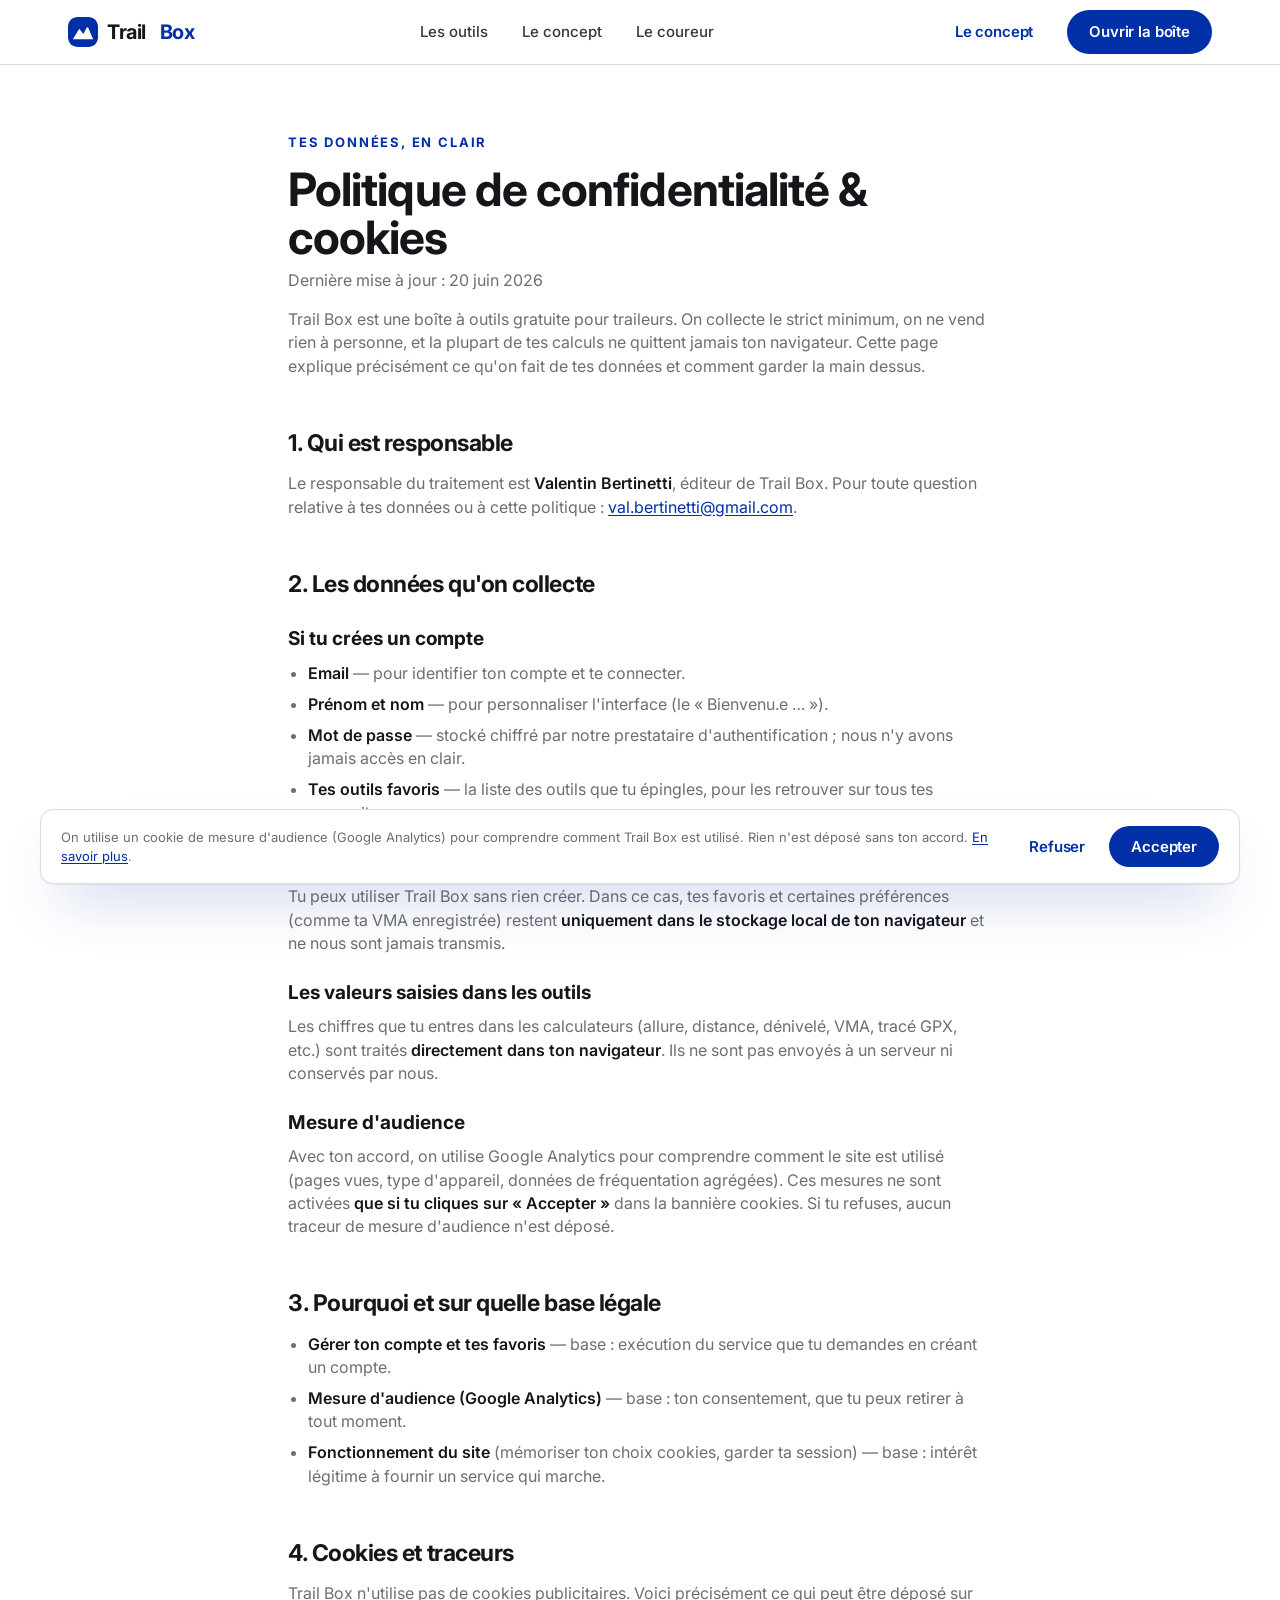
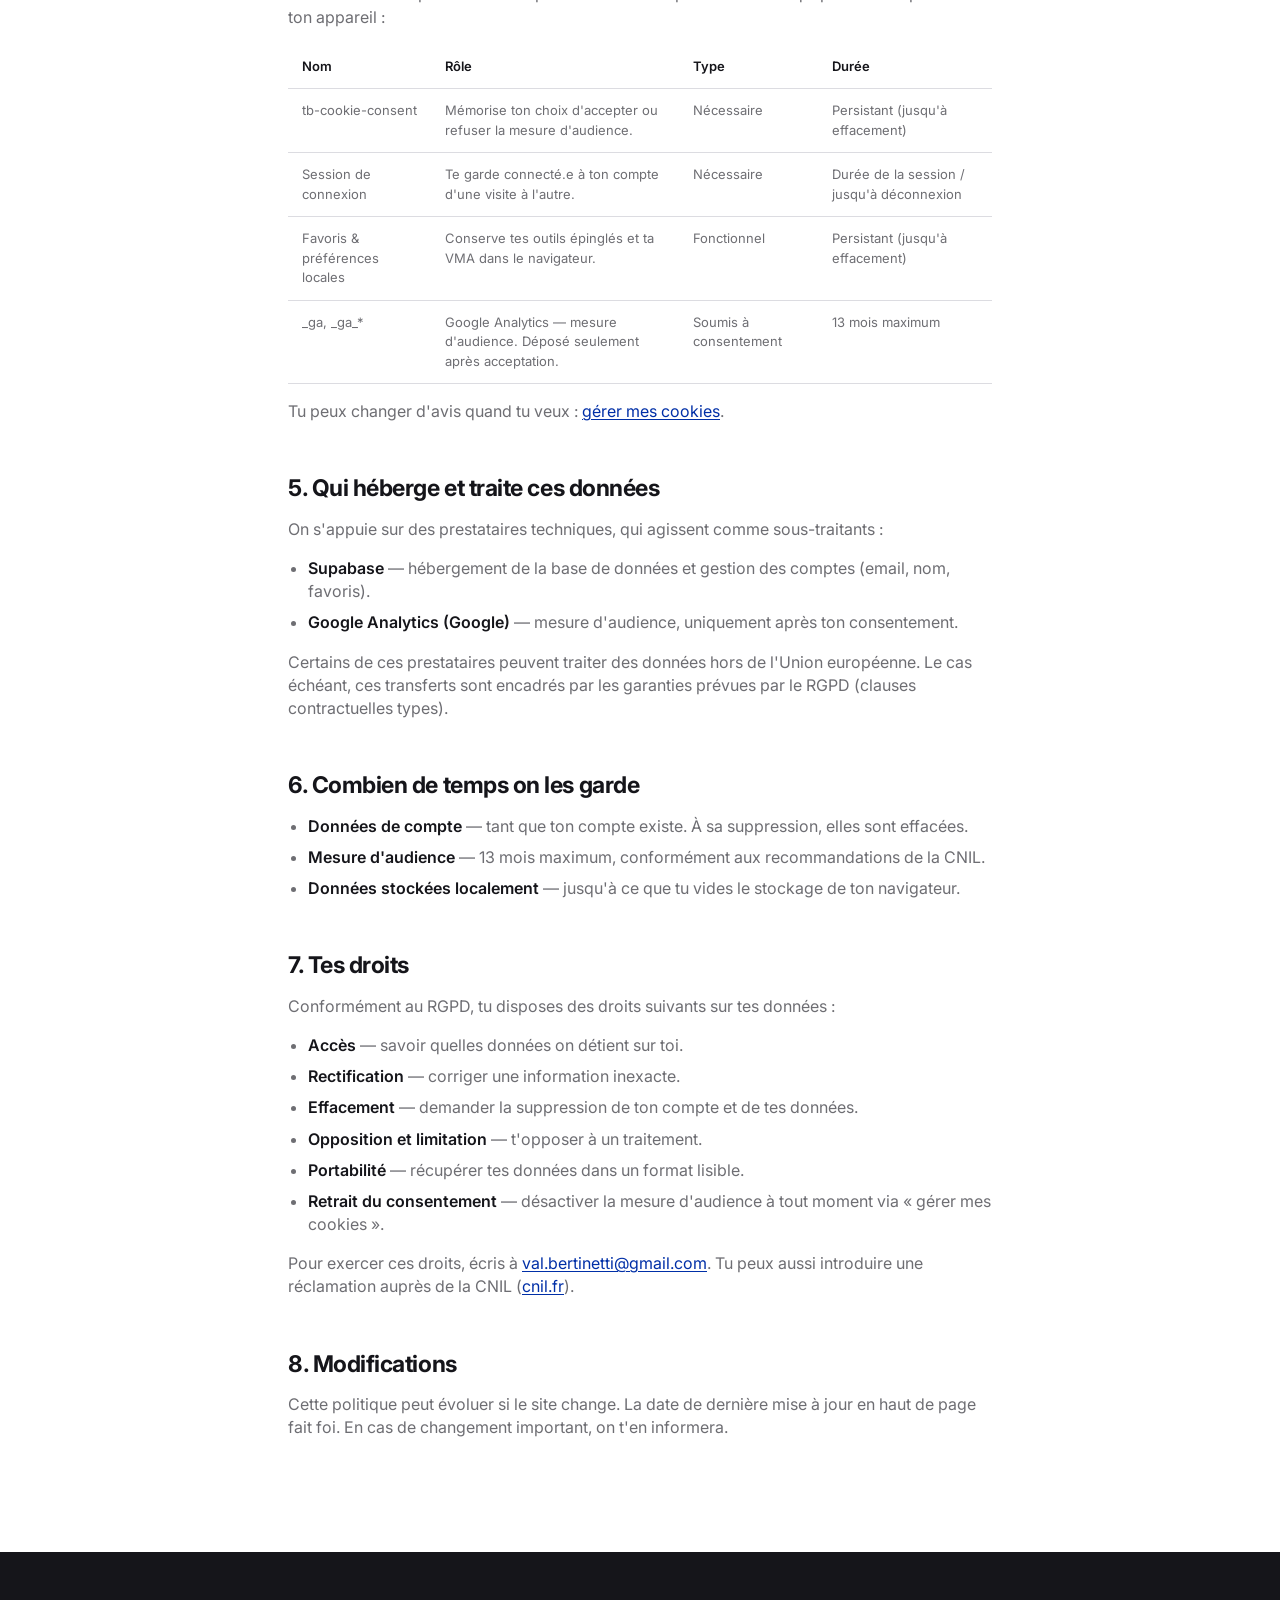
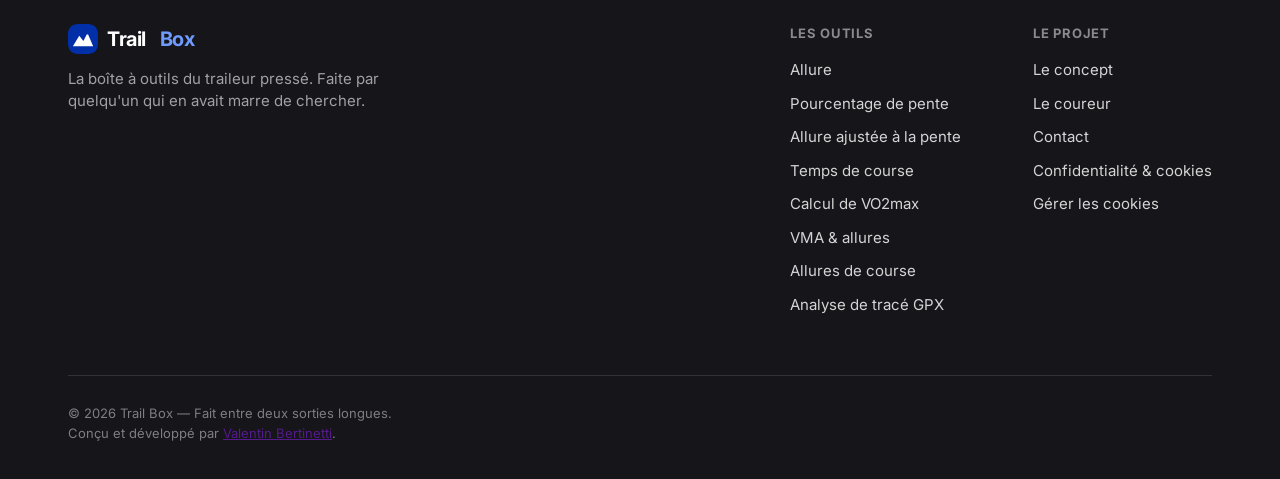
==== confidentialite.html @ bba454d3 "Add privacy page and cookie consent Introduce a French privacy & cookies page (confidentialite.html)" ====
<!DOCTYPE html>
<html lang="fr">
<head>
<meta charset="UTF-8">
<meta name="viewport" content="width=device-width, initial-scale=1.0">
<title>Politique de confidentialité & cookies — Trail Box</title>
<meta name="description" content="Quelles données Trail Box collecte, pourquoi, combien de temps, et comment exercer tes droits. Politique de confidentialité et de gestion des cookies.">
<meta name="robots" content="noindex">

<link rel="preconnect" href="https://fonts.googleapis.com">
<link rel="preconnect" href="https://fonts.gstatic.com" crossorigin>
<link href="https://fonts.googleapis.com/css2?family=Inter:wght@400;500;600;700;800;900&display=swap" rel="stylesheet">

<!-- Design system (tokens) PUIS styles (composants). L'ordre compte. -->
<link rel="stylesheet" href="design_system.css">
<link rel="stylesheet" href="styles.css">
</head>
<body>

<!-- NAV -->
<header class="nav">
  <div class="wrap nav-inner">
    <a class="brand" href="index.html">
      <svg width="30" height="30" viewBox="0 0 40 40" aria-hidden="true">
        <rect width="40" height="40" rx="11" fill="#002FA7"/>
        <path d="M6.5 29.5 L15 15.5 L20.5 22.5 L26 12 L33.5 29.5 Z" fill="#fff"/>
        <circle cx="26" cy="12" r="2.1" fill="#002FA7"/>
      </svg>
      Trail&nbsp;<span class="b">Box</span>
    </a>
    <nav class="nav-links">
      <a href="index.html#outils">Les outils</a>
      <a href="index.html#concept">Le concept</a>
      <a href="index.html#concept">Le coureur</a>
    </nav>
    <div class="nav-cta">
      <a class="btn btn--ghost" href="index.html#concept">Le concept</a>
      <a class="btn btn--primary" href="index.html#outils">Ouvrir la boîte</a>
    </div>
  </div>
</header>

<!-- CONTENU LÉGAL -->
<main class="legal">
  <div class="wrap legal-inner">
    <span class="eyebrow">Tes données, en clair</span>
    <h1>Politique de confidentialité &amp; cookies</h1>
    <p class="legal-updated">Dernière mise à jour : 20 juin 2026</p>

    <p>
      Trail Box est une boîte à outils gratuite pour traileurs. On collecte le strict
      minimum, on ne vend rien à personne, et la plupart de tes calculs ne quittent
      jamais ton navigateur. Cette page explique précisément ce qu'on fait de tes
      données et comment garder la main dessus.
    </p>

    <h2>1. Qui est responsable</h2>
    <p>
      Le responsable du traitement est <strong>Valentin Bertinetti</strong>, éditeur de
      Trail Box. Pour toute question relative à tes données ou à cette politique :
      <a href="mailto:val.bertinetti@gmail.com">val.bertinetti@gmail.com</a>.
    </p>

    <h2>2. Les données qu'on collecte</h2>

    <h3>Si tu crées un compte</h3>
    <ul>
      <li><strong>Email</strong> — pour identifier ton compte et te connecter.</li>
      <li><strong>Prénom et nom</strong> — pour personnaliser l'interface (le « Bienvenu.e&nbsp;… »).</li>
      <li><strong>Mot de passe</strong> — stocké chiffré par notre prestataire d'authentification ; nous n'y avons jamais accès en clair.</li>
      <li><strong>Tes outils favoris</strong> — la liste des outils que tu épingles, pour les retrouver sur tous tes appareils.</li>
    </ul>

    <h3>Sans compte</h3>
    <p>
      Tu peux utiliser Trail Box sans rien créer. Dans ce cas, tes favoris et certaines
      préférences (comme ta VMA enregistrée) restent <strong>uniquement dans le stockage
      local de ton navigateur</strong> et ne nous sont jamais transmis.
    </p>

    <h3>Les valeurs saisies dans les outils</h3>
    <p>
      Les chiffres que tu entres dans les calculateurs (allure, distance, dénivelé, VMA,
      tracé GPX, etc.) sont traités <strong>directement dans ton navigateur</strong>. Ils
      ne sont pas envoyés à un serveur ni conservés par nous.
    </p>

    <h3>Mesure d'audience</h3>
    <p>
      Avec ton accord, on utilise Google Analytics pour comprendre comment le site est
      utilisé (pages vues, type d'appareil, données de fréquentation agrégées). Ces
      mesures ne sont activées <strong>que si tu cliques sur « Accepter »</strong> dans la
      bannière cookies. Si tu refuses, aucun traceur de mesure d'audience n'est déposé.
    </p>

    <h2>3. Pourquoi et sur quelle base légale</h2>
    <ul>
      <li><strong>Gérer ton compte et tes favoris</strong> — base : exécution du service que tu demandes en créant un compte.</li>
      <li><strong>Mesure d'audience (Google Analytics)</strong> — base : ton consentement, que tu peux retirer à tout moment.</li>
      <li><strong>Fonctionnement du site</strong> (mémoriser ton choix cookies, garder ta session) — base : intérêt légitime à fournir un service qui marche.</li>
    </ul>

    <h2>4. Cookies et traceurs</h2>
    <p>
      Trail Box n'utilise pas de cookies publicitaires. Voici précisément ce qui peut être
      déposé sur ton appareil :
    </p>

    <div class="legal-table-wrap">
      <table class="legal-table">
        <caption class="sr-only">Liste des cookies et traceurs utilisés par Trail Box</caption>
        <thead>
          <tr>
            <th scope="col">Nom</th>
            <th scope="col">Rôle</th>
            <th scope="col">Type</th>
            <th scope="col">Durée</th>
          </tr>
        </thead>
        <tbody>
          <tr>
            <td>tb-cookie-consent</td>
            <td>Mémorise ton choix d'accepter ou refuser la mesure d'audience.</td>
            <td>Nécessaire</td>
            <td>Persistant (jusqu'à effacement)</td>
          </tr>
          <tr>
            <td>Session de connexion</td>
            <td>Te garde connecté.e à ton compte d'une visite à l'autre.</td>
            <td>Nécessaire</td>
            <td>Durée de la session / jusqu'à déconnexion</td>
          </tr>
          <tr>
            <td>Favoris &amp; préférences locales</td>
            <td>Conserve tes outils épinglés et ta VMA dans le navigateur.</td>
            <td>Fonctionnel</td>
            <td>Persistant (jusqu'à effacement)</td>
          </tr>
          <tr>
            <td>_ga, _ga_*</td>
            <td>Google Analytics — mesure d'audience. Déposé seulement après acceptation.</td>
            <td>Soumis à consentement</td>
            <td>13 mois maximum</td>
          </tr>
        </tbody>
      </table>
    </div>

    <p>
      Tu peux changer d'avis quand tu veux :
      <a href="#" data-cookie-action="manage">gérer mes cookies</a>.
    </p>

    <h2>5. Qui héberge et traite ces données</h2>
    <p>
      On s'appuie sur des prestataires techniques, qui agissent comme sous-traitants :
    </p>
    <ul>
      <li><strong>Supabase</strong> — hébergement de la base de données et gestion des comptes (email, nom, favoris).</li>
      <li><strong>Google Analytics (Google)</strong> — mesure d'audience, uniquement après ton consentement.</li>
    </ul>
    <p>
      Certains de ces prestataires peuvent traiter des données hors de l'Union européenne.
      Le cas échéant, ces transferts sont encadrés par les garanties prévues par le RGPD
      (clauses contractuelles types).
    </p>

    <h2>6. Combien de temps on les garde</h2>
    <ul>
      <li><strong>Données de compte</strong> — tant que ton compte existe. À sa suppression, elles sont effacées.</li>
      <li><strong>Mesure d'audience</strong> — 13 mois maximum, conformément aux recommandations de la CNIL.</li>
      <li><strong>Données stockées localement</strong> — jusqu'à ce que tu vides le stockage de ton navigateur.</li>
    </ul>

    <h2>7. Tes droits</h2>
    <p>Conformément au RGPD, tu disposes des droits suivants sur tes données :</p>
    <ul>
      <li><strong>Accès</strong> — savoir quelles données on détient sur toi.</li>
      <li><strong>Rectification</strong> — corriger une information inexacte.</li>
      <li><strong>Effacement</strong> — demander la suppression de ton compte et de tes données.</li>
      <li><strong>Opposition et limitation</strong> — t'opposer à un traitement.</li>
      <li><strong>Portabilité</strong> — récupérer tes données dans un format lisible.</li>
      <li><strong>Retrait du consentement</strong> — désactiver la mesure d'audience à tout moment via « gérer mes cookies ».</li>
    </ul>
    <p>
      Pour exercer ces droits, écris à
      <a href="mailto:val.bertinetti@gmail.com">val.bertinetti@gmail.com</a>. Tu peux aussi
      introduire une réclamation auprès de la CNIL
      (<a href="https://www.cnil.fr" target="_blank" rel="noopener">cnil.fr</a>).
    </p>

    <h2>8. Modifications</h2>
    <p>
      Cette politique peut évoluer si le site change. La date de dernière mise à jour en
      haut de page fait foi. En cas de changement important, on t'en informera.
    </p>
  </div>
</main>

<!-- FOOTER -->
<footer class="footer">
  <div class="wrap">
    <div class="footer-top">
      <div class="footer-brand">
        <a class="brand" href="index.html">
          <svg width="30" height="30" viewBox="0 0 40 40" aria-hidden="true">
            <rect width="40" height="40" rx="11" fill="#002FA7"/>
            <path d="M6.5 29.5 L15 15.5 L20.5 22.5 L26 12 L33.5 29.5 Z" fill="#fff"/>
            <circle cx="26" cy="12" r="2.1" fill="#002FA7"/>
          </svg>
          Trail&nbsp;<span class="b">Box</span>
        </a>
        <p>La boîte à outils du traileur pressé. Faite par quelqu'un qui en avait marre de chercher.</p>
      </div>
      <div class="footer-cols">
        <div class="footer-col">
          <h5>Les outils</h5>
          <a href="index.html#outils">Allure</a>
          <a href="index.html#outils">Pourcentage de pente</a>
          <a href="index.html#outils">Allure ajustée à la pente</a>
          <a href="index.html#outils">Temps de course</a>
          <a href="index.html#outils">Calcul de VO2max</a>
          <a href="index.html#outils">VMA &amp; allures</a>
          <a href="index.html#outils">Allures de course</a>
          <a href="index.html#outils">Analyse de tracé GPX</a>
        </div>
        <div class="footer-col">
          <h5>Le projet</h5>
          <a href="index.html#concept">Le concept</a>
          <a href="index.html#concept">Le coureur</a>
          <a href="mailto:val.bertinetti@gmail.com">Contact</a>
          <a href="confidentialite.html">Confidentialité &amp; cookies</a>
          <a href="#" data-cookie-action="manage">Gérer les cookies</a>
        </div>
      </div>
    </div>
    <div class="footer-bot">© 2026 Trail Box — Fait entre deux sorties longues.<br>Conçu et développé par <a href="" target="_blank" rel="noopener">Valentin Bertinetti</a>.</div>
  </div>
</footer>

<!-- BANNIÈRE COOKIES (RGPD / CNIL) -->
<div id="cookie-banner" class="cookie-banner" role="region" aria-label="Gestion des cookies" hidden>
  <div class="cookie-banner__inner">
    <p class="cookie-banner__text">
      On utilise un cookie de mesure d'audience (Google&nbsp;Analytics) pour comprendre
      comment Trail Box est utilisé. Rien n'est déposé sans ton accord.
      <a href="confidentialite.html">En savoir plus</a>.
    </p>
    <div class="cookie-banner__actions">
      <button type="button" class="btn btn--ghost cookie-banner__btn" data-cookie-action="decline">Refuser</button>
      <button type="button" class="btn btn--primary cookie-banner__btn" data-cookie-action="accept">Accepter</button>
    </div>
  </div>
</div>

<script src="cookies.js" defer></script>
</body>
</html>
---- design_system.css ----
/* ============================================================================
   TRAIL BOX — DESIGN SYSTEM
   ----------------------------------------------------------------------------
   Architecture de tokens inspirée de Material Design 3.
   Deux couches :
     1. REFERENCE tokens (--ds-ref-*)  → valeurs primitives brutes (la palette,
        les polices, les pas de l'échelle). On n'y touche presque jamais.
     2. SYSTEM tokens   (--ds-sys-*)   → rôles sémantiques (primary, surface,
        on-surface, elevation-1…). C'est CE QUE consomme la feuille de style.
   Règle d'or : aucun composant ne lit un --ds-ref-* directement.
   ========================================================================== */

:root {

  /* ==========================================================================
     1. REFERENCE — Palette
     ====================================================================== */
  --ds-ref-klein:           #002FA7;  /* Bleu Klein — couleur de marque       */
  --ds-ref-klein-deep:      #00248A;  /* Klein assombri (états hover)         */
  --ds-ref-klein-container: #E9EEFC;  /* Voile clair de Klein (fonds doux)    */
  --ds-ref-klein-light:     #6F9BFF;  /* Klein éclairci (sur fond sombre)     */
  --ds-ref-licorice:        #15151A;  /* Noir réglisse — couleur secondaire   */
  --ds-ref-tomato:          #C2362F;  /* Rouge — états d'erreur               */
  --ds-ref-tangerine:       #E8730C;  /* Orange — courbe d'allure (contraste) */
  --ds-ref-gray-600:        #6E6E73;  /* Gris texte secondaire                */
  --ds-ref-gray-300:        #DCDCE1;  /* Gris bordure                         */
  --ds-ref-gray-100:        #F5F5F7;  /* Gris fond                            */
  --ds-ref-white:           #FFFFFF;

  /* Transparences sur fond blanc / sombre */
  --ds-ref-white-72:        rgba(255, 255, 255, .72);
  --ds-ref-white-82:        rgba(255, 255, 255, .82);
  --ds-ref-white-60:        rgba(255, 255, 255, .60);
  --ds-ref-white-50:        rgba(255, 255, 255, .50);
  --ds-ref-white-45:        rgba(255, 255, 255, .45);
  --ds-ref-white-12:        rgba(255, 255, 255, .12);
  --ds-ref-licorice-05:     rgba(21, 21, 26, .05);
  --ds-ref-licorice-06:     rgba(21, 21, 26, .06);
  --ds-ref-licorice-12:     rgba(21, 21, 26, .12);
  --ds-ref-klein-28:        rgba(0, 47, 167, .28);
  --ds-ref-black-10:        rgba(0, 0, 0, .10);
  --ds-ref-black-50:        rgba(0, 0, 0, .50);

  /* ==========================================================================
     1. REFERENCE — Typographie
     ====================================================================== */
  --ds-ref-font-sans: -apple-system, BlinkMacSystemFont, "SF Pro Display",
                      "SF Pro Text", "Inter", system-ui, sans-serif;
  --ds-ref-font-mono: ui-monospace, "SF Mono", Menlo, monospace;

  /* Graisses */
  --ds-ref-weight-regular:   400;
  --ds-ref-weight-medium:    500;
  --ds-ref-weight-semibold:  600;
  --ds-ref-weight-bold:      700;
  --ds-ref-weight-extrabold: 800;
  --ds-ref-weight-black:     900;


  /* ==========================================================================
     2. SYSTEM — Couleur (rôles sémantiques)
     ====================================================================== */
  /* Marque / action */
  --ds-sys-color-primary:            var(--ds-ref-klein);
  --ds-sys-color-primary-hover:      var(--ds-ref-klein-deep);
  --ds-sys-color-primary-container:  var(--ds-ref-klein-container);
  --ds-sys-color-on-primary:         var(--ds-ref-white);

  /* États (feedback) */
  --ds-sys-color-error:              var(--ds-ref-tomato);
  --ds-sys-color-on-error:           var(--ds-ref-white);
  --ds-sys-color-pace-line:          var(--ds-ref-tangerine);

  /* Surfaces claires */
  --ds-sys-color-surface:            var(--ds-ref-white);
  --ds-sys-color-surface-variant:    var(--ds-ref-gray-100);
  --ds-sys-color-surface-translucent: var(--ds-ref-white-72); /* nav vitrée    */
  --ds-sys-color-on-surface:         var(--ds-ref-licorice);
  --ds-sys-color-on-surface-variant: var(--ds-ref-gray-600);
  --ds-sys-color-outline:            var(--ds-ref-gray-300);

  /* Surface inversée (footer sombre) */
  --ds-sys-color-inverse-surface:            var(--ds-ref-licorice);
  --ds-sys-color-primary-inverse:            var(--ds-ref-klein-light);
  --ds-sys-color-on-inverse-surface:         var(--ds-ref-white);
  --ds-sys-color-on-inverse-surface-link:    var(--ds-ref-white-82);
  --ds-sys-color-on-inverse-surface-variant: var(--ds-ref-white-60);
  --ds-sys-color-on-inverse-surface-dim:     var(--ds-ref-white-50);
  --ds-sys-color-on-inverse-surface-muted:   var(--ds-ref-white-45);
  --ds-sys-color-inverse-outline:            var(--ds-ref-white-12);
  --ds-sys-color-inverse-surface-container:  var(--ds-ref-white-12); /* pastille sur surface sombre */
  --ds-sys-color-on-inverse-surface-secondary: var(--ds-ref-white-82); /* texte secondaire sur surface sombre */

  /* Placeholders / chargement */
  --ds-sys-color-surface-shimmer:    var(--ds-ref-licorice-05); /* reflet skeleton / aire fantôme */
  --ds-sys-color-overlay:            var(--ds-ref-black-50);    /* fond de modal                  */


  /* ==========================================================================
     2. SYSTEM — Graisses typographiques (rôles)
     Seule couche que les composants ont le droit de lire pour le font-weight.
     ====================================================================== */
  --ds-sys-type-weight-regular:   var(--ds-ref-weight-regular);
  --ds-sys-type-weight-medium:    var(--ds-ref-weight-medium);
  --ds-sys-type-weight-semibold:  var(--ds-ref-weight-semibold);
  --ds-sys-type-weight-bold:      var(--ds-ref-weight-bold);
  --ds-sys-type-weight-extrabold: var(--ds-ref-weight-extrabold);
  --ds-sys-type-weight-black:     var(--ds-ref-weight-black);


  /* ==========================================================================
     2. SYSTEM — Échelle typographique (type scale)
     Inspirée des rôles Material : display / headline / title / body / label.
     ====================================================================== */
  --ds-sys-font-family-brand: var(--ds-ref-font-sans);
  --ds-sys-font-family-plain: var(--ds-ref-font-sans);
  --ds-sys-font-family-code:  var(--ds-ref-font-mono);

  /* Tailles (fluides quand le rôle l'exige) */
  --ds-sys-type-size-display-lg:  clamp(40px, 6.4vw, 78px); /* H1 héros        */
  --ds-sys-type-size-headline-lg: clamp(30px, 4vw,   46px); /* H2 sections     */
  --ds-sys-type-size-headline-md: clamp(28px, 3.4vw, 40px); /* H2 concept      */
  --ds-sys-type-size-result:      34px;                     /* valeur résultat */
  --ds-sys-type-size-title-lg:    23px;                     /* titre carte     */
  --ds-sys-type-size-lead:        clamp(18px, 2.1vw, 22px); /* chapô héros     */
  --ds-sys-type-size-title-md:    20px;                     /* sous-titres     */
  --ds-sys-type-size-body-lg:     19px;
  --ds-sys-type-size-button-lg:   17px;
  --ds-sys-type-size-body-md:     16px;
  --ds-sys-type-size-label-lg:    15px;
  --ds-sys-type-size-card-joke:   14.5px;
  --ds-sys-type-size-result-sub:  14px;
  --ds-sys-type-size-label-md:    13.5px;
  --ds-sys-type-size-body-sm:     13px;
  --ds-sys-type-size-label-sm:    12px;
  --ds-sys-type-size-label-xs:    11px;

  /* Hauteurs de ligne */
  --ds-sys-type-line-tight:   1;
  --ds-sys-type-line-display: 1.02;
  --ds-sys-type-line-snug:    1.05;
  --ds-sys-type-line-lead:    1.45;
  --ds-sys-type-line-normal:  1.5;

  /* Interlettrage (tracking) */
  --ds-sys-type-tracking-tightest: -.035em;
  --ds-sys-type-tracking-tighter:  -.03em;
  --ds-sys-type-tracking-tight:    -.02em;
  --ds-sys-type-tracking-snug:     -.01em;
  --ds-sys-type-tracking-wide:      .02em;
  --ds-sys-type-tracking-wider:     .04em;
  --ds-sys-type-tracking-widest:    .06em;
  --ds-sys-type-tracking-caps-sm:   .08em;
  --ds-sys-type-tracking-caps-lg:   .14em;


  /* ==========================================================================
     2. SYSTEM — Espacement (nom = valeur en px)
     Le rythme principal suit une grille 4 pt (4, 8, 12, 16, 24, 32…).
     Les pas intermédiaires (1, 2, 3, 5, 6, 7, 9, 10, 11, 13, 14, 15, 18,
     22, 26, 30, 34) couvrent les ajustements optiques internes aux
     composants (padding de champ, gap de pilule, etc.).
     ====================================================================== */
  /* — Sous-grille : ajustements fins de composant — */
  --ds-sys-spacing-1:   1px;
  --ds-sys-spacing-2:   2px;
  --ds-sys-spacing-3:   3px;
  --ds-sys-spacing-5:   5px;
  --ds-sys-spacing-6:   6px;
  --ds-sys-spacing-7:   7px;
  --ds-sys-spacing-9:   9px;
  --ds-sys-spacing-10:  10px;
  --ds-sys-spacing-11:  11px;
  --ds-sys-spacing-13:  13px;
  --ds-sys-spacing-14:  14px;
  --ds-sys-spacing-15:  15px;
  --ds-sys-spacing-18:  18px;
  --ds-sys-spacing-22:  22px;
  --ds-sys-spacing-26:  26px;
  --ds-sys-spacing-30:  30px;
  --ds-sys-spacing-34:  34px;

  /* — Rythme principal (grille 4 pt) — */
  --ds-sys-spacing-0:   0;
  --ds-sys-spacing-4:   4px;
  --ds-sys-spacing-8:   8px;
  --ds-sys-spacing-12:  12px;
  --ds-sys-spacing-16:  16px;
  --ds-sys-spacing-20:  20px;
  --ds-sys-spacing-24:  24px;
  --ds-sys-spacing-28:  28px;
  --ds-sys-spacing-32:  32px;
  --ds-sys-spacing-36:  36px;
  --ds-sys-spacing-40:  40px;
  --ds-sys-spacing-48:  48px;
  --ds-sys-spacing-52:  52px;
  --ds-sys-spacing-64:  64px;
  --ds-sys-spacing-72:  72px;
  --ds-sys-spacing-84:  84px;
  --ds-sys-spacing-96:  96px;
  --ds-sys-spacing-104: 104px;
  --ds-sys-spacing-108: 108px;
  --ds-sys-spacing-116: 116px;


  /* ==========================================================================
     2. SYSTEM — Forme (corner radius)
     ====================================================================== */
  --ds-sys-shape-corner-xxs:   5px;    /* code inline                         */
  --ds-sys-shape-corner-xs:    4px;    /* petites barres                      */
  --ds-sys-shape-corner-sm:    8px;    /* bouton de segment                   */
  --ds-sys-shape-corner-brand: 9px;    /* logo dans la nav                    */
  --ds-sys-shape-corner-md:    11px;   /* conteneur de segment, icône app     */
  --ds-sys-shape-corner-lg:    13px;   /* champs, encart résultat             */
  --ds-sys-shape-corner-xl:    22px;   /* cartes                              */
  --ds-sys-shape-corner-full:  980px;  /* pilules / boutons arrondis          */


  /* ==========================================================================
     2. SYSTEM — Élévation (ombres)
     ====================================================================== */
  --ds-sys-elevation-1: 0 1px 2px var(--ds-ref-licorice-05),
                        0 18px 40px -18px var(--ds-ref-licorice-12);
  --ds-sys-elevation-2: 0 1px 2px var(--ds-ref-licorice-06),
                        0 30px 60px -22px var(--ds-ref-klein-28);
  --ds-sys-elevation-segment: 0 1px 3px var(--ds-ref-black-10);


  /* ==========================================================================
     2. SYSTEM — Mouvement
     ====================================================================== */
  --ds-sys-motion-duration-fast:    .15s;
  --ds-sys-motion-duration-medium:  .2s;
  --ds-sys-motion-duration-slow:    .25s;
  --ds-sys-motion-easing-standard:   ease;
  --ds-sys-motion-easing-emphasized: cubic-bezier(.2, .7, .2, 1);


  /* ==========================================================================
     2. SYSTEM — Disposition (layout)
     ====================================================================== */
  --ds-sys-size-container-max: 1200px;
  --ds-sys-z-sticky: 50;

  /* Points de rupture — pour référence (les @media les répètent en dur,
     CSS n'autorisant pas les variables dans les requêtes média) :
       --ds-sys-breakpoint-md: 920px;
       --ds-sys-breakpoint-sm: 560px;                                          */
}
---- styles.css ----
/* ============================================================================
   TRAIL BOX — STYLES
   Mise en page et composants. Consomme uniquement les tokens --ds-sys-*
   définis dans design_system.css (jamais une valeur de marque ni un
   espacement en dur).
   ========================================================================== */

/* ---- Reset & base ------------------------------------------------------- */
* { box-sizing: border-box; margin: 0; padding: 0; }

html { scroll-behavior: smooth; }

body {
  font-family: var(--ds-sys-font-family-plain);
  color: var(--ds-sys-color-on-surface);
  background: var(--ds-sys-color-surface);
  -webkit-font-smoothing: antialiased;
  line-height: var(--ds-sys-type-line-normal);
}

.wrap {
  max-width: var(--ds-sys-size-container-max);
  margin: 0 auto;
  padding: 0 var(--ds-sys-spacing-28);
}

/* ---- NAV ---------------------------------------------------------------- */
.nav {
  position: sticky;
  top: 0;
  z-index: var(--ds-sys-z-sticky);
  background: var(--ds-sys-color-surface-translucent);
  backdrop-filter: saturate(180%) blur(20px);
  -webkit-backdrop-filter: saturate(180%) blur(20px);
  border-bottom: 1px solid var(--ds-sys-color-outline);
}
.nav-inner {
  display: flex;
  align-items: center;
  justify-content: space-between;
  height: 64px;
}
.brand {
  display: flex;
  align-items: center;
  gap: var(--ds-sys-spacing-9);
  font-weight: var(--ds-sys-type-weight-bold);
  font-size: var(--ds-sys-type-size-title-md);
  letter-spacing: var(--ds-sys-type-tracking-tight);
  text-decoration: none;
  color: var(--ds-sys-color-on-surface);
}
.brand .b { color: var(--ds-sys-color-primary); }
.brand svg { display: block; border-radius: var(--ds-sys-shape-corner-brand); }

.nav-links { display: flex; align-items: center; gap: var(--ds-sys-spacing-34); }
.nav-links a {
  color: var(--ds-sys-color-on-surface);
  text-decoration: none;
  font-size: var(--ds-sys-type-size-label-lg);
  font-weight: var(--ds-sys-type-weight-medium);
  opacity: .85;
  transition: opacity var(--ds-sys-motion-duration-medium);
}
.nav-links a:hover { opacity: 1; }
.nav-cta { display: flex; align-items: center; gap: var(--ds-sys-spacing-18); }

/* ---- Boutons ------------------------------------------------------------ */
.btn {
  display: inline-flex;
  align-items: center;
  justify-content: center;
  border: none;
  cursor: pointer;
  font-family: inherit;
  font-weight: var(--ds-sys-type-weight-semibold);
  font-size: var(--ds-sys-type-size-label-lg);
  letter-spacing: var(--ds-sys-type-tracking-snug);
  padding: var(--ds-sys-spacing-11) var(--ds-sys-spacing-22);
  border-radius: var(--ds-sys-shape-corner-full);
  text-decoration: none;
  transition: transform var(--ds-sys-motion-duration-fast) var(--ds-sys-motion-easing-standard),
              background var(--ds-sys-motion-duration-medium) var(--ds-sys-motion-easing-standard),
              box-shadow var(--ds-sys-motion-duration-medium) var(--ds-sys-motion-easing-standard);
}
.btn--primary { background: var(--ds-sys-color-primary); color: var(--ds-sys-color-on-primary); }
.btn--primary:hover { background: var(--ds-sys-color-primary-hover); transform: translateY(-1px); }
.btn--ghost { background: transparent; color: var(--ds-sys-color-primary); padding: var(--ds-sys-spacing-11) var(--ds-sys-spacing-16); }
.btn--ghost:hover { background: var(--ds-sys-color-primary-container); }
.btn--lg { padding: var(--ds-sys-spacing-15) var(--ds-sys-spacing-30); font-size: var(--ds-sys-type-size-button-lg); }

/* ---- HERO --------------------------------------------------------------- */
.hero { position: relative; overflow: hidden; padding: var(--ds-sys-spacing-96) 0 0; }
.eyebrow {
  display: inline-block;
  font-size: var(--ds-sys-type-size-body-sm);
  font-weight: var(--ds-sys-type-weight-bold);
  letter-spacing: var(--ds-sys-type-tracking-caps-lg);
  text-transform: uppercase;
  color: var(--ds-sys-color-primary);
  margin-bottom: var(--ds-sys-spacing-22);
}
.hero h1 {
  font-size: var(--ds-sys-type-size-display-lg);
  font-weight: var(--ds-sys-type-weight-extrabold);
  letter-spacing: var(--ds-sys-type-tracking-tightest);
  line-height: var(--ds-sys-type-line-display);
  max-width: 14ch;
  margin-bottom: var(--ds-sys-spacing-26);
}
.hero-sub {
  font-size: var(--ds-sys-type-size-lead);
  color: var(--ds-sys-color-on-surface-variant);
  max-width: 54ch;
  line-height: var(--ds-sys-type-line-lead);
  margin-bottom: var(--ds-sys-spacing-36);
  font-weight: var(--ds-sys-type-weight-regular);
}
.hero-actions { display: flex; flex-wrap: wrap; gap: var(--ds-sys-spacing-14); align-items: center; }
.hero-note {
  font-size: var(--ds-sys-type-size-body-sm);
  color: var(--ds-sys-color-on-surface-variant);
  margin-left: var(--ds-sys-spacing-4);
}

/* ---- Profil d'élévation (signature visuelle) ---------------------------- */
.profile { margin-top: var(--ds-sys-spacing-64); position: relative; }
.profile svg { display: block; width: 100%; height: auto; }
.profile .cap {
  position: absolute;
  font-size: var(--ds-sys-type-size-label-sm);
  font-weight: var(--ds-sys-type-weight-semibold);
  color: var(--ds-sys-color-on-surface-variant);
}
.profile .cap--start { left: 0; bottom: var(--ds-sys-spacing-6); }
.profile .cap--end { right: 0; bottom: var(--ds-sys-spacing-6); }
.profile .cap--peak {
  color: var(--ds-sys-color-primary);
  top: calc(-1 * var(--ds-sys-spacing-6));
  left: 66.6%; /* position du sommet sur le tracé décoratif du héros */
  transform: translate(-50%, 0);
}

.ep-line {
  fill: none;
  stroke: var(--ds-sys-color-primary);
  stroke-width: 3;
  stroke-linejoin: round;
  stroke-linecap: round;
  stroke-dasharray: 2600;
  stroke-dashoffset: 2600;
  animation: draw 2.2s var(--ds-sys-motion-easing-standard) .25s forwards;
}
@keyframes draw { to { stroke-dashoffset: 0; } }

/* ---- OUTILS ------------------------------------------------------------- */
.tools {
  background: var(--ds-sys-color-surface-variant);
  padding: var(--ds-sys-spacing-108) 0 var(--ds-sys-spacing-116);
  margin-top: var(--ds-sys-spacing-84);
}
.section-head { max-width: 60ch; margin-bottom: var(--ds-sys-spacing-52); }
.section-head .eyebrow { margin-bottom: var(--ds-sys-spacing-16); }
.section-head h2 {
  font-size: var(--ds-sys-type-size-headline-lg);
  font-weight: var(--ds-sys-type-weight-extrabold);
  letter-spacing: var(--ds-sys-type-tracking-tighter);
  line-height: var(--ds-sys-type-line-snug);
  margin-bottom: var(--ds-sys-spacing-16);
}
.section-head p {
  font-size: var(--ds-sys-type-size-body-lg);
  color: var(--ds-sys-color-on-surface-variant);
  line-height: var(--ds-sys-type-line-lead);
}

/* Masonry CSS-columns : cartes empilées en colonnes sans trous. */
.cards {
  column-count: 3;
  column-gap: var(--ds-sys-spacing-24);
}
.card {
  background: var(--ds-sys-color-surface);
  border-radius: var(--ds-sys-shape-corner-xl);
  padding: var(--ds-sys-spacing-30) var(--ds-sys-spacing-28) var(--ds-sys-spacing-28);
  box-shadow: var(--ds-sys-elevation-1);
  transition: transform var(--ds-sys-motion-duration-slow) var(--ds-sys-motion-easing-standard),
              box-shadow var(--ds-sys-motion-duration-slow) var(--ds-sys-motion-easing-standard);
  display: flex;
  flex-direction: column;
  gap: var(--ds-sys-spacing-18);
  /* Pas de coupure au milieu d'une carte entre 2 colonnes */
  break-inside: avoid;
  -webkit-column-break-inside: avoid;
  page-break-inside: avoid;
  /* L'équivalent vertical du gap (column-gap ne joue qu'horizontalement) */
  margin-bottom: var(--ds-sys-spacing-24);
  /* Indispensable avec column-count pour que box-shadow ne soit pas tronquée */
  width: 100%;
}
.card:hover { transform: translateY(-4px); box-shadow: var(--ds-sys-elevation-2); }
/* Une carte masquée (outil réservé non connecté) ne doit pas occuper la grille */
.card[hidden] { display: none; }

/* Carte d'incitation à la création de compte (fond bleu Klein) */
.card--cta {
  background: var(--ds-sys-color-primary);
  color: var(--ds-sys-color-on-primary);
  justify-content: space-between;
  gap: var(--ds-sys-spacing-24);
}
.card--cta .card-num { color: var(--ds-sys-color-on-primary); opacity: .7; }
.card--cta h3 { color: var(--ds-sys-color-on-primary); }
.card--cta .cta-text {
  font-size: var(--ds-sys-type-size-card-joke);
  line-height: var(--ds-sys-type-line-lead);
  color: var(--ds-sys-color-on-primary);
  opacity: .9;
}
.card--cta .cta-btn {
  align-self: flex-start;
  background: var(--ds-sys-color-on-primary);
  color: var(--ds-sys-color-primary);
  font-weight: var(--ds-sys-type-weight-bold);
}
.card--cta .cta-btn:hover { transform: translateY(-1px); box-shadow: var(--ds-sys-elevation-2); }
.card-head { display: flex; flex-direction: column; gap: var(--ds-sys-spacing-8); }
.card-num {
  font-size: var(--ds-sys-type-size-body-sm);
  font-weight: var(--ds-sys-type-weight-bold);
  color: var(--ds-sys-color-primary);
  letter-spacing: var(--ds-sys-type-tracking-widest);
}
.card h3 {
  font-size: var(--ds-sys-type-size-title-lg);
  font-weight: var(--ds-sys-type-weight-bold);
  letter-spacing: var(--ds-sys-type-tracking-tight);
}
.card-joke {
  font-size: var(--ds-sys-type-size-card-joke);
  color: var(--ds-sys-color-on-surface-variant);
  line-height: var(--ds-sys-type-line-lead);
}

.fields { display: flex; flex-direction: column; gap: var(--ds-sys-spacing-13); }
.field label {
  display: block;
  font-size: var(--ds-sys-type-size-label-sm);
  font-weight: var(--ds-sys-type-weight-semibold);
  letter-spacing: var(--ds-sys-type-tracking-wider);
  text-transform: uppercase;
  color: var(--ds-sys-color-on-surface-variant);
  margin-bottom: var(--ds-sys-spacing-6);
}
.input, .time-group {
  width: 100%;
  background: var(--ds-sys-color-surface-variant);
  border: 1.5px solid transparent;
  border-radius: var(--ds-sys-shape-corner-lg);
  transition: border-color var(--ds-sys-motion-duration-fast) var(--ds-sys-motion-easing-standard),
              background var(--ds-sys-motion-duration-fast) var(--ds-sys-motion-easing-standard);
}
.input {
  padding: var(--ds-sys-spacing-12) var(--ds-sys-spacing-14);
  font-size: var(--ds-sys-type-size-body-md);
  font-family: inherit;
  color: var(--ds-sys-color-on-surface);
}
.input:focus { outline: none; border-color: var(--ds-sys-color-primary); background: var(--ds-sys-color-surface); }
.time-group { display: flex; align-items: center; padding: var(--ds-sys-spacing-4) var(--ds-sys-spacing-6); gap: var(--ds-sys-spacing-2); }
.time-group:focus-within { border-color: var(--ds-sys-color-primary); background: var(--ds-sys-color-surface); }
.time-group input {
  flex: 1;
  min-width: 0;
  border: none;
  background: transparent;
  text-align: center;
  font-size: var(--ds-sys-type-size-body-md);
  font-family: inherit;
  color: var(--ds-sys-color-on-surface);
  padding: var(--ds-sys-spacing-8) var(--ds-sys-spacing-4);
}
.time-group input:focus { outline: none; }
.time-group span {
  color: var(--ds-sys-color-on-surface-variant);
  font-size: var(--ds-sys-type-size-result-sub);
  font-weight: var(--ds-sys-type-weight-semibold);
  user-select: none;
}
/* masque les flèches des champs numériques */
.input::-webkit-outer-spin-button, .input::-webkit-inner-spin-button,
.time-group input::-webkit-outer-spin-button, .time-group input::-webkit-inner-spin-button {
  -webkit-appearance: none; margin: 0;
}
.input[type=number], .time-group input[type=number] { -moz-appearance: textfield; }

/* Select (dropdown) — reprend l'allure d'un .input avec un chevron custom */
select.input {
  -webkit-appearance: none; -moz-appearance: none; appearance: none;
  cursor: pointer;
  padding-right: var(--ds-sys-spacing-32);
  background-image: url("data:image/svg+xml,%3Csvg xmlns='http://www.w3.org/2000/svg' width='16' height='16' viewBox='0 0 24 24' fill='none' stroke='%23002FA7' stroke-width='2.4' stroke-linecap='round' stroke-linejoin='round'%3E%3Cpolyline points='6 9 12 15 18 9'/%3E%3C/svg%3E");
  background-repeat: no-repeat;
  background-position: right var(--ds-sys-spacing-14) center;
}

.seg {
  display: flex;
  background: var(--ds-sys-color-surface-variant);
  border-radius: var(--ds-sys-shape-corner-md);
  padding: var(--ds-sys-spacing-3);
  gap: var(--ds-sys-spacing-3);
}
.seg button {
  flex: 1;
  border: none;
  background: transparent;
  cursor: pointer;
  font-family: inherit;
  font-size: var(--ds-sys-type-size-label-md);
  font-weight: var(--ds-sys-type-weight-semibold);
  color: var(--ds-sys-color-on-surface-variant);
  padding: var(--ds-sys-spacing-7) 0;
  border-radius: var(--ds-sys-shape-corner-sm);
  transition: background var(--ds-sys-motion-duration-medium) var(--ds-sys-motion-easing-standard),
              color var(--ds-sys-motion-duration-medium) var(--ds-sys-motion-easing-standard);
}
.seg button.is-active {
  background: var(--ds-sys-color-surface);
  color: var(--ds-sys-color-on-surface);
  box-shadow: var(--ds-sys-elevation-segment);
}

.result {
  background: var(--ds-sys-color-primary-container);
  border-radius: var(--ds-sys-shape-corner-lg);
  padding: var(--ds-sys-spacing-16) var(--ds-sys-spacing-18);
  display: flex;
  flex-direction: column;
  align-items: flex-start;
  gap: var(--ds-sys-spacing-6);
}
.result-label {
  font-size: var(--ds-sys-type-size-body-sm);
  font-weight: var(--ds-sys-type-weight-semibold);
  color: var(--ds-sys-color-primary);
  letter-spacing: var(--ds-sys-type-tracking-wide);
}
.result-value {
  font-size: var(--ds-sys-type-size-result);
  font-weight: var(--ds-sys-type-weight-extrabold);
  letter-spacing: var(--ds-sys-type-tracking-tighter);
  color: var(--ds-sys-color-primary);
  line-height: var(--ds-sys-type-line-tight);
  white-space: nowrap;
}
.result-sub {
  font-size: var(--ds-sys-type-size-result-sub);
  font-weight: var(--ds-sys-type-weight-semibold);
  color: var(--ds-sys-color-primary);
  opacity: .7;
}
/* Lignes complémentaires dans un bloc résultat (reco, record…) */
.result-extra {
  font-size: var(--ds-sys-type-size-label-sm);
  font-weight: var(--ds-sys-type-weight-semibold);
  color: var(--ds-sys-color-primary);
  opacity: .82;
  display: flex;
  align-items: baseline;
  gap: var(--ds-sys-spacing-6);
}
.result-extra--stack {
  flex-direction: column;
  align-items: flex-start;
  gap: var(--ds-sys-spacing-2);
}
.result-extra-records {
  font-variant-numeric: tabular-nums;
  display: flex;
  flex-direction: column;
  gap: var(--ds-sys-spacing-1);
}
.result-extra .result-extra-label {
  font-size: var(--ds-sys-type-size-label-xs);
  font-weight: var(--ds-sys-type-weight-bold);
  letter-spacing: var(--ds-sys-type-tracking-wide);
  text-transform: uppercase;
  opacity: .7;
}

.note {
  border-top: 1px solid var(--ds-sys-color-outline);
  padding-top: var(--ds-sys-spacing-16);
  display: flex;
  flex-direction: column;
  gap: var(--ds-sys-spacing-5);
}
.note-tag {
  font-size: var(--ds-sys-type-size-label-xs);
  font-weight: var(--ds-sys-type-weight-bold);
  letter-spacing: var(--ds-sys-type-tracking-caps-sm);
  text-transform: uppercase;
  color: var(--ds-sys-color-on-surface);
  opacity: .55;
}
.note-toggle {
  display: flex;
  align-items: center;
  gap: var(--ds-sys-spacing-5);
  background: none;
  border: none;
  padding: 0;
  margin: 0;
  cursor: pointer;
  color: inherit;
  text-align: left;
  width: 100%;
}
.note-toggle .note-tag { opacity: .55; transition: opacity .2s ease; }
.note-toggle:hover .note-tag { opacity: .85; }
.note-chevron {
  margin-left: auto;
  flex: none;
  width: 16px;
  height: 16px;
  opacity: .55;
  transition: transform .35s ease, opacity .2s ease;
}
.note-toggle:hover .note-chevron { opacity: .85; }
.note.is-open .note-chevron { transform: rotate(180deg); }
.note-collapse {
  display: grid;
  grid-template-rows: 0fr;
  transition: grid-template-rows .35s ease;
}
.note.is-open .note-collapse { grid-template-rows: 1fr; }
.note-collapse > div { overflow: hidden; min-height: 0; }
.note p { font-size: var(--ds-sys-type-size-body-sm); line-height: var(--ds-sys-type-line-normal); color: var(--ds-sys-color-on-surface-variant); margin: 0; }
.note code, .vma-hint code {
  font-family: var(--ds-sys-font-family-code);
  font-size: var(--ds-sys-type-size-label-sm);
  background: var(--ds-sys-color-surface-variant);
  padding: var(--ds-sys-spacing-1) var(--ds-sys-spacing-5);
  border-radius: var(--ds-sys-shape-corner-xxs);
  color: var(--ds-sys-color-on-surface);
}

/* Petit texte d'aide sous un champ */
.field-hint {
  display: block;
  font-size: var(--ds-sys-type-size-label-sm);
  color: var(--ds-sys-color-on-surface-variant);
  line-height: var(--ds-sys-type-line-normal);
  margin-top: var(--ds-sys-spacing-6);
}
.field-hint code {
  font-family: var(--ds-sys-font-family-code);
  font-size: var(--ds-sys-type-size-label-xs);
  background: var(--ds-sys-color-surface-variant);
  padding: var(--ds-sys-spacing-1) var(--ds-sys-spacing-5);
  border-radius: var(--ds-sys-shape-corner-xxs);
  color: var(--ds-sys-color-on-surface);
}

/* ---- CARTE TEMPS DE COURSE (fusion) ------------------------------------- */
.seg--wide { max-width: 100%; }
.time-body {
  display: flex;
  flex-direction: column;
  gap: var(--ds-sys-spacing-18);
}
.time-body .result { flex-direction: column; align-items: flex-start; gap: var(--ds-sys-spacing-6); }
.time-inputs[hidden] { display: none; }

.vma-body {
  display: flex;
  flex-direction: column;
  gap: var(--ds-sys-spacing-20);
}
.vma-col { display: flex; flex-direction: column; gap: var(--ds-sys-spacing-16); }
/* Séparateur entre le test (haut) et les allures (bas) — empilement vertical */
.vma-col + .vma-col {
  border-top: 1px solid var(--ds-sys-color-outline);
  padding-top: var(--ds-sys-spacing-20);
}

.vma-hint {
  font-size: var(--ds-sys-type-size-body-sm);
  color: var(--ds-sys-color-on-surface-variant);
  line-height: var(--ds-sys-type-line-normal);
}

/* Bouton « sauvegarder pour la prochaine fois » dans l'encart Ta VMA */
.vma-save-btn {
  display: inline-flex;
  align-items: center;
  gap: var(--ds-sys-spacing-6);
  align-self: flex-start;
  margin-top: var(--ds-sys-spacing-8);
  padding: var(--ds-sys-spacing-6) var(--ds-sys-spacing-11);
  border: none;
  cursor: pointer;
  font-family: inherit;
  font-size: var(--ds-sys-type-size-label-sm);
  font-weight: var(--ds-sys-type-weight-semibold);
  letter-spacing: var(--ds-sys-type-tracking-snug);
  color: var(--ds-sys-color-primary);
  background: var(--ds-sys-color-surface);
  border-radius: var(--ds-sys-shape-corner-full);
  transition: transform var(--ds-sys-motion-duration-fast) var(--ds-sys-motion-easing-standard),
              background var(--ds-sys-motion-duration-medium) var(--ds-sys-motion-easing-standard);
}
.vma-save-btn:hover { background: var(--ds-sys-color-surface-variant); transform: translateY(-1px); }
.vma-save-btn svg { flex-shrink: 0; width: 14px; height: 14px; }

.vma-sub-head h4 {
  font-size: var(--ds-sys-type-size-title-md);
  font-weight: var(--ds-sys-type-weight-bold);
  letter-spacing: var(--ds-sys-type-tracking-snug);
}
.vma-sub-head p {
  font-size: var(--ds-sys-type-size-body-sm);
  color: var(--ds-sys-color-on-surface-variant);
  line-height: var(--ds-sys-type-line-normal);
  margin-top: var(--ds-sys-spacing-4);
}

.paces { display: flex; flex-direction: column; gap: var(--ds-sys-spacing-6); }
.pace-row {
  display: grid;
  grid-template-columns: 1fr auto auto;
  align-items: center;
  gap: var(--ds-sys-spacing-12);
  background: var(--ds-sys-color-surface-variant);
  border-radius: var(--ds-sys-shape-corner-lg);
  padding: var(--ds-sys-spacing-11) var(--ds-sys-spacing-14);
}
.pace-zone {
  font-size: var(--ds-sys-type-size-body-md);
  font-weight: var(--ds-sys-type-weight-semibold);
  color: var(--ds-sys-color-on-surface);
}
.pace-pct {
  font-size: var(--ds-sys-type-size-label-xs);
  font-weight: var(--ds-sys-type-weight-bold);
  letter-spacing: var(--ds-sys-type-tracking-wide);
  color: var(--ds-sys-color-primary);
  background: var(--ds-sys-color-primary-container);
  padding: var(--ds-sys-spacing-2) var(--ds-sys-spacing-8);
  border-radius: var(--ds-sys-shape-corner-full);
}
.pace-val {
  display: flex;
  flex-direction: column;
  align-items: flex-end;
  text-align: right;
  min-width: 7ch;
}
.pace-time {
  font-size: var(--ds-sys-type-size-title-md);
  font-weight: var(--ds-sys-type-weight-extrabold);
  letter-spacing: var(--ds-sys-type-tracking-tight);
  color: var(--ds-sys-color-primary);
  font-variant-numeric: tabular-nums;
  line-height: 1.1;
}
.pace-sub {
  font-size: var(--ds-sys-type-size-label-xs);
  font-weight: var(--ds-sys-type-weight-semibold);
  color: var(--ds-sys-color-on-surface-variant);
  font-variant-numeric: tabular-nums;
}

/* ---- CONCEPT ------------------------------------------------------------ */
.concept { padding: var(--ds-sys-spacing-104) 0; }
.concept h2 {
  font-size: var(--ds-sys-type-size-headline-md);
  font-weight: var(--ds-sys-type-weight-extrabold);
  letter-spacing: var(--ds-sys-type-tracking-tighter);
  margin-bottom: var(--ds-sys-spacing-48);
  max-width: 18ch;
}
.concept-grid { display: grid; grid-template-columns: repeat(3, 1fr); gap: var(--ds-sys-spacing-40); }
.concept-item h4 {
  font-size: var(--ds-sys-type-size-title-md);
  font-weight: var(--ds-sys-type-weight-bold);
  letter-spacing: var(--ds-sys-type-tracking-snug);
  margin-bottom: var(--ds-sys-spacing-10);
}
.concept-item .bar {
  width: 34px;
  height: var(--ds-sys-spacing-4);
  border-radius: var(--ds-sys-shape-corner-xs);
  background: var(--ds-sys-color-primary);
  margin-bottom: var(--ds-sys-spacing-18);
}
.concept-item p { font-size: var(--ds-sys-type-size-body-md); color: var(--ds-sys-color-on-surface-variant); line-height: var(--ds-sys-type-line-normal); }

/* ---- FOOTER ------------------------------------------------------------- */
.footer {
  background: var(--ds-sys-color-inverse-surface);
  color: var(--ds-sys-color-on-inverse-surface);
  padding: var(--ds-sys-spacing-72) 0 var(--ds-sys-spacing-36);
}
.footer-top {
  display: flex;
  justify-content: space-between;
  gap: var(--ds-sys-spacing-48);
  flex-wrap: wrap;
  padding-bottom: var(--ds-sys-spacing-48);
  border-bottom: 1px solid var(--ds-sys-color-inverse-outline);
}
.footer-brand { max-width: 34ch; }
.footer-brand .brand { color: var(--ds-sys-color-on-inverse-surface); margin-bottom: var(--ds-sys-spacing-14); }
.footer-brand .brand .b { color: var(--ds-sys-color-primary-inverse); }
.footer-brand p { color: var(--ds-sys-color-on-inverse-surface-variant); font-size: var(--ds-sys-type-size-label-lg); line-height: var(--ds-sys-type-line-normal); }
.footer-cols { display: flex; gap: var(--ds-sys-spacing-72); flex-wrap: wrap; }
.footer-col h5 {
  font-size: var(--ds-sys-type-size-body-sm);
  font-weight: var(--ds-sys-type-weight-bold);
  letter-spacing: var(--ds-sys-type-tracking-widest);
  text-transform: uppercase;
  color: var(--ds-sys-color-on-inverse-surface-dim);
  margin-bottom: var(--ds-sys-spacing-16);
}
.footer-col a {
  display: block;
  color: var(--ds-sys-color-on-inverse-surface-link);
  text-decoration: none;
  font-size: var(--ds-sys-type-size-label-lg);
  margin-bottom: var(--ds-sys-spacing-11);
  transition: color var(--ds-sys-motion-duration-medium) var(--ds-sys-motion-easing-standard);
}
.footer-col a:hover { color: var(--ds-sys-color-on-inverse-surface); }
.footer-bot { padding-top: var(--ds-sys-spacing-28); font-size: var(--ds-sys-type-size-body-sm); color: var(--ds-sys-color-on-inverse-surface-muted); }

/* ---- FAVORIS ------------------------------------------------------------ */
.favorites { margin-bottom: var(--ds-sys-spacing-72); }
.favorites-head { margin-bottom: var(--ds-sys-spacing-32); }
.favorites-grid { min-height: 1px; }

/* Bouton favori dans chaque carte */
.card { position: relative; }
.fav-btn {
  position: absolute;
  top: var(--ds-sys-spacing-16);
  right: var(--ds-sys-spacing-16);
  width: 36px;
  height: 36px;
  display: inline-flex;
  align-items: center;
  justify-content: center;
  background: var(--ds-sys-color-surface-variant);
  border: none;
  border-radius: var(--ds-sys-shape-corner-full);
  cursor: pointer;
  color: var(--ds-sys-color-on-surface-variant);
  transition: background var(--ds-sys-motion-duration-medium) var(--ds-sys-motion-easing-standard),
              color var(--ds-sys-motion-duration-medium) var(--ds-sys-motion-easing-standard),
              transform var(--ds-sys-motion-duration-fast) var(--ds-sys-motion-easing-standard);
}
.fav-btn:hover { background: var(--ds-sys-color-primary-container); color: var(--ds-sys-color-primary); transform: scale(1.06); }
.fav-btn svg { display: block; }
.fav-btn[aria-pressed="true"] {
  background: var(--ds-sys-color-primary-container);
  color: var(--ds-sys-color-primary);
}
.fav-btn[aria-pressed="true"] svg { fill: currentColor; }

/* Skeleton placeholder dans la section favoris */
.fav-skeleton {
  background: var(--ds-sys-color-surface);
  border-radius: var(--ds-sys-shape-corner-xl);
  padding: var(--ds-sys-spacing-30) var(--ds-sys-spacing-28) var(--ds-sys-spacing-28);
  box-shadow: var(--ds-sys-elevation-1);
  display: flex;
  flex-direction: column;
  gap: var(--ds-sys-spacing-18);
  break-inside: avoid;
  margin-bottom: var(--ds-sys-spacing-24);
  /* Quand seul dans la grille (aucun favori), occupe toute la largeur */
  column-span: all;
  -webkit-column-span: all;
}
.fav-skeleton-head { display: flex; flex-direction: column; gap: var(--ds-sys-spacing-10); }
.skel {
  background: linear-gradient(90deg,
    var(--ds-sys-color-surface-variant) 0%,
    var(--ds-sys-color-surface-shimmer) 50%,
    var(--ds-sys-color-surface-variant) 100%);
  background-size: 200% 100%;
  border-radius: var(--ds-sys-shape-corner-sm);
  animation: skel-shimmer 1.6s linear infinite;
}
.skel--num { width: 80px; height: 12px; border-radius: var(--ds-sys-shape-corner-xs); }
.skel--title { width: 60%; height: 22px; }
.skel--line { width: 90%; height: 12px; }
.skel--line.short { width: 65%; }
.skel--field { width: 100%; height: 48px; border-radius: var(--ds-sys-shape-corner-lg); }
.skel--result { width: 100%; height: 78px; border-radius: var(--ds-sys-shape-corner-lg); }
.fav-skeleton-fields { display: flex; flex-direction: column; gap: var(--ds-sys-spacing-13); }
.fav-skeleton-hint {
  display: flex;
  align-items: center;
  gap: var(--ds-sys-spacing-10);
  font-size: var(--ds-sys-type-size-body-sm);
  color: var(--ds-sys-color-on-surface-variant);
  margin-top: var(--ds-sys-spacing-4);
}
.fav-skeleton-hint svg { color: var(--ds-sys-color-primary); flex-shrink: 0; }
@keyframes skel-shimmer {
  0%   { background-position: 200% 0; }
  100% { background-position: -200% 0; }
}

/* ---- SNACKBAR ----------------------------------------------------------- */
.snackbar {
  position: fixed;
  right: var(--ds-sys-spacing-24);
  bottom: var(--ds-sys-spacing-24);
  z-index: 100;
  display: flex;
  align-items: center;
  gap: var(--ds-sys-spacing-12);
  min-width: 280px;
  max-width: 360px;
  padding: var(--ds-sys-spacing-14) var(--ds-sys-spacing-18);
  background: var(--ds-sys-color-primary);
  color: var(--ds-sys-color-on-primary);
  border-radius: var(--ds-sys-shape-corner-lg);
  box-shadow: var(--ds-sys-elevation-2);
  transform: translateX(calc(100% + var(--ds-sys-spacing-24)));
  opacity: 0;
  pointer-events: none;
  transition: transform .35s var(--ds-sys-motion-easing-emphasized),
              opacity .25s var(--ds-sys-motion-easing-standard);
}
.snackbar.is-visible {
  transform: translateX(0);
  opacity: 1;
  pointer-events: auto;
}
.snackbar-icon {
  display: flex;
  align-items: center;
  justify-content: center;
  width: 32px;
  height: 32px;
  flex-shrink: 0;
  border-radius: var(--ds-sys-shape-corner-full);
  background: var(--ds-sys-color-inverse-surface-container);
}
.snackbar-body { display: flex; flex-direction: column; gap: var(--ds-sys-spacing-2); min-width: 0; }
.snackbar-title {
  font-size: var(--ds-sys-type-size-label-lg);
  font-weight: var(--ds-sys-type-weight-bold);
  letter-spacing: var(--ds-sys-type-tracking-snug);
}
.snackbar-desc {
  font-size: var(--ds-sys-type-size-body-sm);
  color: var(--ds-sys-color-on-inverse-surface-secondary);
  line-height: var(--ds-sys-type-line-normal);
}
/* Variantes de feedback */
.snackbar--error { background: var(--ds-sys-color-error); }
.snackbar--loading .snackbar-icon svg { animation: snack-spin 0.9s linear infinite; }
@keyframes snack-spin { to { transform: rotate(360deg); } }

@media (max-width: 560px) {
  .snackbar {
    left: var(--ds-sys-spacing-16);
    right: var(--ds-sys-spacing-16);
    bottom: var(--ds-sys-spacing-16);
    min-width: 0;
    max-width: none;
  }
}

/* ---- CARTE ANALYSE DE TRACÉ (GPX) --------------------------------------- */
/* Zone de dépôt */
.gpx-drop {
  display: flex;
  flex-direction: column;
  align-items: center;
  text-align: center;
  gap: var(--ds-sys-spacing-4);
  padding: var(--ds-sys-spacing-22) var(--ds-sys-spacing-16);
  border: 2px dashed var(--ds-sys-color-outline);
  border-radius: var(--ds-sys-shape-corner-lg);
  background: var(--ds-sys-color-surface-variant);
  color: var(--ds-sys-color-on-surface-variant);
  cursor: pointer;
  transition: border-color var(--ds-sys-motion-duration-medium) var(--ds-sys-motion-easing-standard),
              background var(--ds-sys-motion-duration-medium) var(--ds-sys-motion-easing-standard),
              color var(--ds-sys-motion-duration-medium) var(--ds-sys-motion-easing-standard);
}
.gpx-drop:hover, .gpx-drop:focus-visible, .gpx-drop.is-drag {
  outline: none;
  border-color: var(--ds-sys-color-primary);
  background: var(--ds-sys-color-primary-container);
  color: var(--ds-sys-color-primary);
}
.gpx-drop-icon { display: block; margin-bottom: var(--ds-sys-spacing-4); }
.gpx-drop-title { font-size: var(--ds-sys-type-size-body-md); font-weight: var(--ds-sys-type-weight-semibold); color: var(--ds-sys-color-on-surface); }
.gpx-drop-title strong { color: var(--ds-sys-color-primary); }
.gpx-drop-sub { font-size: var(--ds-sys-type-size-label-sm); }

/* Données principales — 2 cards alignées */
.gpx-stats { display: grid; grid-template-columns: 1fr 1fr; gap: var(--ds-sys-spacing-12); }
.gpx-stat {
  display: flex;
  flex-direction: column;
  gap: var(--ds-sys-spacing-4);
  background: var(--ds-sys-color-primary-container);
  border-radius: var(--ds-sys-shape-corner-lg);
  padding: var(--ds-sys-spacing-14) var(--ds-sys-spacing-16);
}
.gpx-stat-label {
  font-size: var(--ds-sys-type-size-body-sm);
  font-weight: var(--ds-sys-type-weight-semibold);
  color: var(--ds-sys-color-primary);
  letter-spacing: var(--ds-sys-type-tracking-wide);
}
.gpx-stat-value {
  font-size: var(--ds-sys-type-size-title-lg);
  font-weight: var(--ds-sys-type-weight-extrabold);
  letter-spacing: var(--ds-sys-type-tracking-tight);
  color: var(--ds-sys-color-primary);
  line-height: var(--ds-sys-type-line-tight);
  font-variant-numeric: tabular-nums;
  white-space: nowrap;
}
.gpx-stat-sub {
  font-size: var(--ds-sys-type-size-label-sm);
  font-weight: var(--ds-sys-type-weight-semibold);
  color: var(--ds-sys-color-primary);
  opacity: .7;
  font-variant-numeric: tabular-nums;
}
.gpx-stat-skel { height: 34px; width: 80%; }

/* Graphe du profil */
.gpx-chart { position: relative; }
.gpx-chart-skel { height: 160px; width: 100%; }
.gpx-chart-inner { display: flex; align-items: stretch; gap: var(--ds-sys-spacing-6); }
.gpx-plot { position: relative; flex: 1; min-width: 0; height: 160px; }
.gpx-svg { display: block; width: 100%; height: 100%; overflow: visible; }

/* Axes verticaux (allure à gauche, altitude à droite) */
.gpx-axis-y {
  display: flex;
  flex-direction: column;
  justify-content: space-between;
  height: 160px;
  font-size: var(--ds-sys-type-size-label-xs);
  font-weight: var(--ds-sys-type-weight-semibold);
  font-variant-numeric: tabular-nums;
  line-height: 1;
  flex-shrink: 0;
}
.gpx-axis-pace { text-align: right; color: var(--ds-sys-color-pace-line); }
.gpx-axis-ele  { text-align: left;  color: var(--ds-sys-color-on-surface-variant); }

/* Courbe d'allure (tendance) posée sur le profil */
.gpx-pace-line {
  fill: none;
  stroke: var(--ds-sys-color-pace-line);
  stroke-width: 2.5;
  stroke-linejoin: round;
  stroke-linecap: round;
  vector-effect: non-scaling-stroke;
}

/* Légende */
.gpx-legend {
  display: flex;
  flex-wrap: wrap;
  gap: var(--ds-sys-spacing-14);
  margin-top: var(--ds-sys-spacing-8);
  font-size: var(--ds-sys-type-size-label-xs);
  font-weight: var(--ds-sys-type-weight-semibold);
  color: var(--ds-sys-color-on-surface-variant);
}
.gpx-legend-item { display: inline-flex; align-items: center; gap: var(--ds-sys-spacing-6); }
.gpx-legend-item::before {
  content: "";
  width: 14px;
  height: 3px;
  border-radius: var(--ds-sys-shape-corner-full);
}
.gpx-legend-pace::before { background: var(--ds-sys-color-pace-line); }
.gpx-legend-ele::before  { background: var(--ds-sys-color-primary); }
.gpx-fill-top { stop-color: var(--ds-sys-color-primary); stop-opacity: .22; }
.gpx-fill-bot { stop-color: var(--ds-sys-color-primary); stop-opacity: 0; }
.gpx-area { fill: url(#gpxFill); stroke: none; }
.gpx-line { fill: none; stroke: var(--ds-sys-color-primary); stroke-width: 2.5; stroke-linejoin: round; stroke-linecap: round; vector-effect: non-scaling-stroke; }
.gpx-cursor { stroke: var(--ds-sys-color-primary); stroke-width: 1; stroke-dasharray: 3 3; opacity: 0; vector-effect: non-scaling-stroke; }
.gpx-dot { fill: var(--ds-sys-color-primary); stroke: var(--ds-sys-color-surface); stroke-width: 2; opacity: 0; }
.gpx-chart-inner.is-hover .gpx-cursor,
.gpx-chart-inner.is-hover .gpx-dot { opacity: 1; }

/* Tooltip au survol */
.gpx-tip {
  position: absolute;
  top: 0;
  left: 0;
  transform: translate(-50%, -8px);
  pointer-events: none;
  opacity: 0;
  transition: opacity var(--ds-sys-motion-duration-fast) var(--ds-sys-motion-easing-standard);
  background: var(--ds-sys-color-on-surface);
  color: var(--ds-sys-color-surface);
  border-radius: var(--ds-sys-shape-corner-sm);
  padding: var(--ds-sys-spacing-8) var(--ds-sys-spacing-11);
  font-size: var(--ds-sys-type-size-label-sm);
  line-height: 1.4;
  white-space: nowrap;
  box-shadow: var(--ds-sys-elevation-2);
  z-index: 2;
  display: flex;
  flex-direction: column;
  gap: var(--ds-sys-spacing-1);
}
.gpx-chart-inner.is-hover .gpx-tip { opacity: 1; }
.gpx-tip-km { font-weight: var(--ds-sys-type-weight-bold); font-variant-numeric: tabular-nums; }
.gpx-tip-row { display: flex; justify-content: space-between; gap: var(--ds-sys-spacing-14); }
.gpx-tip-row span { opacity: .7; }
.gpx-tip-row b { font-variant-numeric: tabular-nums; font-weight: var(--ds-sys-type-weight-semibold); }
.gpx-tip-pace b { color: var(--ds-sys-color-primary-inverse); }

/* Placeholder : faux profil grisé avant import */
.gpx-chart-ghost {
  display: block;
  width: 100%;
  height: 160px;
  overflow: visible;
  animation: gpx-ghost-pulse 2.4s ease-in-out infinite;
}
.gpx-ghost-area { fill: var(--ds-sys-color-surface-shimmer); }
.gpx-ghost-line {
  fill: none;
  stroke: var(--ds-sys-color-outline);
  stroke-width: 2.5;
  stroke-linejoin: round;
  stroke-linecap: round;
  vector-effect: non-scaling-stroke;
}
@keyframes gpx-ghost-pulse { 0%, 100% { opacity: .5; } 50% { opacity: .75; } }

/* Slider negative / positive split */
.gpx-split label { display: flex; justify-content: space-between; align-items: baseline; }
.gpx-split-val {
  text-transform: none;
  letter-spacing: var(--ds-sys-type-tracking-snug);
  color: var(--ds-sys-color-primary);
  font-weight: var(--ds-sys-type-weight-bold);
  font-variant-numeric: tabular-nums;
}
.gpx-range {
  width: 100%;
  margin: var(--ds-sys-spacing-4) 0 0;
  accent-color: var(--ds-sys-color-primary);
  cursor: pointer;
}
.gpx-split-ends {
  display: flex;
  justify-content: space-between;
  font-size: var(--ds-sys-type-size-label-xs);
  font-weight: var(--ds-sys-type-weight-semibold);
  color: var(--ds-sys-color-on-surface-variant);
  margin-top: var(--ds-sys-spacing-6);
}

/* Bascule Graphique / Carte */
.gpx-view-switch { width: 100%; }
.gpx-map {
  display: none;
  width: 100%;
  height: 280px;
  border-radius: var(--ds-sys-shape-corner-lg);
  overflow: hidden;
  background: var(--ds-sys-color-surface-variant);
  z-index: 0;
}
.gpx-map .leaflet-container { font-family: var(--ds-sys-font-family-plain); }
/* Mode carte : on masque graphe, légende, temps visé et stratégie */
.card--gpx.is-map .gpx-chart,
.card--gpx.is-map .gpx-legend,
.card--gpx.is-map .gpx-time-field,
.card--gpx.is-map .gpx-split { display: none; }
.card--gpx.is-map .gpx-map { display: block; }

/* ---- Temps de passage (repliable) -------------------------------------- */
.gpx-splits {
  border-top: 1px solid var(--ds-sys-color-outline);
  padding-top: var(--ds-sys-spacing-16);
}
.gpx-splits-toggle {
  display: flex;
  align-items: center;
  gap: var(--ds-sys-spacing-5);
  background: none;
  border: none;
  padding: 0;
  margin: 0;
  cursor: pointer;
  color: inherit;
  text-align: left;
  width: 100%;
}
.gpx-splits-tag {
  font-size: var(--ds-sys-type-size-label-xs);
  font-weight: var(--ds-sys-type-weight-bold);
  letter-spacing: var(--ds-sys-type-tracking-caps-sm);
  text-transform: uppercase;
  color: var(--ds-sys-color-on-surface);
  opacity: .55;
  transition: opacity .2s ease;
}
.gpx-splits-toggle:hover .gpx-splits-tag { opacity: .85; }
.gpx-splits-toggle:hover .note-chevron { opacity: .85; }
.gpx-splits.is-open .note-chevron { transform: rotate(180deg); }
.gpx-splits-collapse {
  display: grid;
  grid-template-rows: 0fr;
  transition: grid-template-rows .35s ease;
}
.gpx-splits.is-open .gpx-splits-collapse { grid-template-rows: 1fr; }
.gpx-splits-inner { overflow: hidden; min-height: 0; }
.gpx-splits-empty {
  padding-top: var(--ds-sys-spacing-12);
  margin: 0;
  font-size: var(--ds-sys-type-size-body-sm);
  line-height: var(--ds-sys-type-line-normal);
  color: var(--ds-sys-color-on-surface-variant);
}
.gpx-splits-list {
  display: flex;
  flex-direction: column;
  gap: var(--ds-sys-spacing-6);
  padding-top: var(--ds-sys-spacing-12);
}
.gpx-split-row {
  display: grid;
  grid-template-columns: auto 1fr auto;
  align-items: baseline;
  gap: var(--ds-sys-spacing-12);
  padding: var(--ds-sys-spacing-10) var(--ds-sys-spacing-14);
  background: var(--ds-sys-color-surface-variant);
  border-radius: var(--ds-sys-shape-corner-md);
}
.gpx-split-frac {
  font-size: var(--ds-sys-type-size-body-md);
  font-weight: var(--ds-sys-type-weight-extrabold);
  color: var(--ds-sys-color-primary);
  font-variant-numeric: tabular-nums;
}
.gpx-split-meta {
  font-size: var(--ds-sys-type-size-label-sm);
  font-weight: var(--ds-sys-type-weight-semibold);
  color: var(--ds-sys-color-on-surface-variant);
  font-variant-numeric: tabular-nums;
}
.gpx-split-time {
  font-size: var(--ds-sys-type-size-title-md, var(--ds-sys-type-size-body-lg));
  font-weight: var(--ds-sys-type-weight-extrabold);
  color: var(--ds-sys-color-on-surface);
  font-variant-numeric: tabular-nums;
  letter-spacing: var(--ds-sys-type-tracking-tight);
}

/* ---- Ravitaillements ---------------------------------------------------- */
.gpx-ravitos-box.is-open .note-chevron { transform: rotate(180deg); }
.gpx-ravitos-box.is-open .gpx-splits-collapse { grid-template-rows: 1fr; }

.gpx-ravitos-count {
  display: inline-flex;
  align-items: center;
  justify-content: center;
  min-width: 18px;
  height: 18px;
  padding: 0 5px;
  margin-left: var(--ds-sys-spacing-4);
  border-radius: var(--ds-sys-shape-corner-full);
  background: var(--ds-ravito-color, #E8590C);
  color: #fff;
  font-size: 11px;
  font-weight: var(--ds-sys-type-weight-extrabold);
  letter-spacing: 0;
  vertical-align: middle;
  font-variant-numeric: tabular-nums;
}

.gpx-ravitos-list {
  display: flex;
  flex-direction: column;
  gap: var(--ds-sys-spacing-6);
  padding-top: var(--ds-sys-spacing-12);
}
.gpx-ravito-row {
  display: grid;
  grid-template-columns: 1fr auto auto;
  align-items: center;
  gap: var(--ds-sys-spacing-12);
  padding: var(--ds-sys-spacing-10) var(--ds-sys-spacing-14);
  background: var(--ds-sys-color-surface-variant);
  border-radius: var(--ds-sys-shape-corner-md);
}
.gpx-ravito-main {
  display: flex;
  flex-direction: column;
  gap: 2px;
  min-width: 0;
}
.gpx-ravito-pos {
  display: flex;
  align-items: center;
  gap: var(--ds-sys-spacing-6);
  font-size: var(--ds-sys-type-size-body-md);
  font-weight: var(--ds-sys-type-weight-extrabold);
  color: var(--ds-sys-color-on-surface);
  font-variant-numeric: tabular-nums;
}
.gpx-ravito-dot {
  width: 8px;
  height: 8px;
  border-radius: var(--ds-sys-shape-corner-full);
  background: var(--ds-ravito-color, #E8590C);
  flex: none;
}
.gpx-ravito-meta {
  font-size: var(--ds-sys-type-size-label-sm);
  font-weight: var(--ds-sys-type-weight-semibold);
  color: var(--ds-sys-color-on-surface-variant);
  font-variant-numeric: tabular-nums;
}
.gpx-ravito-pass {
  font-size: var(--ds-sys-type-size-body-md);
  font-weight: var(--ds-sys-type-weight-extrabold);
  color: var(--ds-sys-color-on-surface);
  font-variant-numeric: tabular-nums;
  letter-spacing: var(--ds-sys-type-tracking-tight);
}
.gpx-ravito-del {
  display: inline-flex;
  align-items: center;
  justify-content: center;
  width: 28px;
  height: 28px;
  flex: none;
  padding: 0;
  border: none;
  border-radius: var(--ds-sys-shape-corner-full);
  background: transparent;
  color: var(--ds-sys-color-on-surface-variant);
  cursor: pointer;
  transition: background .2s ease, color .2s ease;
}
.gpx-ravito-del:hover {
  background: var(--ds-sys-color-error);
  color: var(--ds-sys-color-on-error);
}
.gpx-ravito-del svg { display: block; }

.gpx-ravito-addbtn {
  display: inline-flex;
  align-items: center;
  gap: var(--ds-sys-spacing-6);
  margin-top: var(--ds-sys-spacing-10);
  padding: var(--ds-sys-spacing-8) var(--ds-sys-spacing-14);
  background: var(--ds-sys-color-surface-variant);
  border: 1px dashed var(--ds-sys-color-outline);
  border-radius: var(--ds-sys-shape-corner-md);
  color: var(--ds-sys-color-on-surface);
  font-size: var(--ds-sys-type-size-label-sm);
  font-weight: var(--ds-sys-type-weight-bold);
  cursor: pointer;
  transition: border-color .2s ease, color .2s ease;
}
.gpx-ravito-addbtn:hover {
  border-color: var(--ds-sys-color-primary);
  color: var(--ds-sys-color-primary);
}
.gpx-ravito-addbtn svg { display: block; }

.gpx-ravito-form {
  margin-top: var(--ds-sys-spacing-12);
  padding: var(--ds-sys-spacing-14);
  background: var(--ds-sys-color-surface-variant);
  border-radius: var(--ds-sys-shape-corner-md);
}
.gpx-ravito-fields {
  display: grid;
  grid-template-columns: 1fr 1fr;
  gap: var(--ds-sys-spacing-12);
}
.gpx-ravito-field {
  display: flex;
  flex-direction: column;
  gap: var(--ds-sys-spacing-6);
}
.gpx-ravito-field span {
  font-size: var(--ds-sys-type-size-label-sm);
  font-weight: var(--ds-sys-type-weight-semibold);
  color: var(--ds-sys-color-on-surface-variant);
}
.gpx-ravito-field input {
  width: 100%;
  padding: var(--ds-sys-spacing-8) var(--ds-sys-spacing-10);
  border: 1px solid var(--ds-sys-color-outline);
  border-radius: var(--ds-sys-shape-corner-md);
  background: var(--ds-sys-color-surface, #fff);
  color: var(--ds-sys-color-on-surface);
  font: inherit;
  font-variant-numeric: tabular-nums;
}
.gpx-ravito-field input:focus {
  outline: none;
  border-color: var(--ds-sys-color-primary);
}
.gpx-ravito-actions {
  display: flex;
  justify-content: flex-end;
  gap: var(--ds-sys-spacing-8);
  margin-top: var(--ds-sys-spacing-12);
}
.gpx-ravito-cancel,
.gpx-ravito-confirm {
  padding: var(--ds-sys-spacing-8) var(--ds-sys-spacing-16);
  border-radius: var(--ds-sys-shape-corner-full);
  font-size: var(--ds-sys-type-size-label-sm);
  font-weight: var(--ds-sys-type-weight-bold);
  cursor: pointer;
  border: 1px solid transparent;
}
.gpx-ravito-cancel {
  background: transparent;
  border-color: var(--ds-sys-color-outline);
  color: var(--ds-sys-color-on-surface-variant);
}
.gpx-ravito-cancel:hover { color: var(--ds-sys-color-on-surface); }
.gpx-ravito-confirm {
  background: var(--ds-sys-color-primary);
  color: #fff;
}
.gpx-ravito-confirm:hover { background: var(--ds-sys-color-primary-hover); }

/* Marqueurs sur le profil SVG (lignes verticales, épaisseur constante) */
.gpx-ravito-mark {
  stroke: var(--ds-ravito-color, #E8590C);
  stroke-width: 1.5;
  stroke-dasharray: 3 3;
  opacity: .7;
}

/* ---- Allure cible (section activable + repliable) ----------------------- */
.gpx-pacing-head {
  display: flex;
  align-items: center;
  gap: var(--ds-sys-spacing-12);
}
.gpx-pacing-toggle { flex: 1; min-width: 0; }
.gpx-pacing-box.is-open .note-chevron { transform: rotate(180deg); }
.gpx-pacing-box.is-open .gpx-splits-collapse { grid-template-rows: 1fr; }
.gpx-pacing-fields {
  display: flex;
  flex-direction: column;
  gap: var(--ds-sys-spacing-18);
  padding-top: var(--ds-sys-spacing-16);
}
/* Quand le calcul est désactivé : champs grisés et inertes */
.gpx-pacing-box:not(.is-on) .gpx-pacing-fields {
  opacity: .4;
  pointer-events: none;
}
/* …et la courbe/légende d'allure disparaît du graphique */
.card--gpx.gpx-no-pacing .gpx-legend-pace { display: none; }

/* Interrupteur (switch) */
.gpx-switch {
  position: relative;
  flex: none;
  display: inline-flex;
  cursor: pointer;
}
.gpx-switch input {
  position: absolute;
  opacity: 0;
  width: 0;
  height: 0;
}
.gpx-switch-track {
  width: 40px;
  height: 23px;
  border-radius: var(--ds-sys-shape-corner-full);
  background: var(--ds-sys-color-outline);
  transition: background var(--ds-sys-motion-duration-medium) var(--ds-sys-motion-easing-standard);
  display: inline-flex;
  align-items: center;
  padding: 2px;
}
.gpx-switch-thumb {
  width: 19px;
  height: 19px;
  border-radius: var(--ds-sys-shape-corner-full);
  background: #fff;
  box-shadow: var(--ds-sys-elevation-1);
  transition: transform var(--ds-sys-motion-duration-medium) var(--ds-sys-motion-easing-standard);
}
.gpx-switch input:checked + .gpx-switch-track { background: var(--ds-sys-color-primary); }
.gpx-switch input:checked + .gpx-switch-track .gpx-switch-thumb { transform: translateX(17px); }
.gpx-switch input:focus-visible + .gpx-switch-track {
  outline: 2px solid var(--ds-sys-color-primary);
  outline-offset: 2px;
}

/* ---- Plein écran ------------------------------------------------------- */
/* Bouton bascule plein écran (à gauche du bouton favori) */
.gpx-fs-btn {
  position: absolute;
  top: var(--ds-sys-spacing-16);
  right: calc(var(--ds-sys-spacing-16) + 36px + var(--ds-sys-spacing-8));
  width: 36px;
  height: 36px;
  display: inline-flex;
  align-items: center;
  justify-content: center;
  background: var(--ds-sys-color-surface-variant);
  border: none;
  border-radius: var(--ds-sys-shape-corner-full);
  cursor: pointer;
  color: var(--ds-sys-color-on-surface-variant);
  z-index: 3;
  transition: background var(--ds-sys-motion-duration-medium) var(--ds-sys-motion-easing-standard),
              color var(--ds-sys-motion-duration-medium) var(--ds-sys-motion-easing-standard),
              transform var(--ds-sys-motion-duration-fast) var(--ds-sys-motion-easing-standard);
}
.gpx-fs-btn:hover { background: var(--ds-sys-color-primary-container); color: var(--ds-sys-color-primary); transform: scale(1.06); }
.gpx-fs-btn svg { display: block; }
.gpx-fs-btn .gpx-fs-ico-close { display: none; }
/* On masque le bouton tant qu'aucune trace n'est chargée */
.card--gpx.is-empty .gpx-fs-btn { display: none; }

/* Voile derrière la carte plein écran */
.gpx-fs-backdrop {
  position: fixed;
  inset: 0;
  background: rgba(255, 255, 255, .18);
  backdrop-filter: saturate(140%) blur(14px);
  -webkit-backdrop-filter: saturate(140%) blur(14px);
  opacity: 0;
  z-index: var(--ds-sys-z-modal, 1000);
  transition: opacity var(--ds-sys-motion-duration-slow) var(--ds-sys-motion-easing-standard);
}
.gpx-fs-backdrop.is-visible { opacity: 1; }

/* Carte épinglée pour l'animation d'agrandissement */
.card--gpx.is-fixed {
  position: fixed;
  z-index: calc(var(--ds-sys-z-modal, 1000) + 1);
  margin: 0;
  overflow: auto;
  /* La popup ne dépasse jamais la hauteur de la page (marge de 16 px autour) ;
     dvh suit le viewport réel même quand la barre d'adresse mobile bouge. */
  max-height: calc(100dvh - 32px);
  transition: top var(--ds-sys-motion-duration-slow) var(--ds-sys-motion-easing-emphasized),
              left var(--ds-sys-motion-duration-slow) var(--ds-sys-motion-easing-emphasized),
              width var(--ds-sys-motion-duration-slow) var(--ds-sys-motion-easing-emphasized),
              height var(--ds-sys-motion-duration-slow) var(--ds-sys-motion-easing-emphasized),
              border-radius var(--ds-sys-motion-duration-slow) var(--ds-sys-motion-easing-emphasized);
}
.card--gpx.is-fixed:hover { transform: none; box-shadow: var(--ds-sys-elevation-3, var(--ds-sys-elevation-2)); }

/* Bascule de l'icône en plein écran */
.card--gpx.is-fullscreen .gpx-fs-ico-open { display: none; }
.card--gpx.is-fullscreen .gpx-fs-ico-close { display: block; }

/* Wrappers de colonnes : neutres en mode normal (la carte reste empilée) */
.gpx-col { display: contents; }

/* Plein écran : 2 colonnes — graphique FIXE à gauche, infos SCROLLABLES à droite.
   La card elle-même ne scrolle pas ; seule la colonne de droite déborde/scrolle,
   donc le graphique de gauche garde toujours sa taille (jamais déformé). */
.card--gpx.is-fullscreen {
  display: flex;
  flex-direction: row;
  gap: var(--ds-sys-spacing-28);
  overflow: hidden;
}
.card--gpx.is-fullscreen .gpx-col-left {
  display: flex;
  flex-direction: column;
  gap: var(--ds-sys-spacing-16);
  flex: 1;
  min-width: 0;
  min-height: 0;
  overflow: hidden;
}
.card--gpx.is-fullscreen .gpx-col-right {
  display: flex;
  flex-direction: column;
  gap: var(--ds-sys-spacing-16);
  width: clamp(280px, 28vw, 380px);
  flex: none;
  min-height: 0;
  overflow-y: auto;
  overscroll-behavior: contain;
  padding-right: var(--ds-sys-spacing-4);
}
.card--gpx.is-fullscreen .gpx-col-right > * { flex: none; }   /* sections non étirées */
.card--gpx.is-fullscreen .gpx-chart {
  flex: 1;
  min-height: 0;
  display: flex;
  flex-direction: column;
}
.card--gpx.is-fullscreen .gpx-map { flex: 1; min-height: 0; height: auto; }
.card--gpx.is-fullscreen .gpx-drop { display: none; }

/* En plein écran le graphe occupe toute la hauteur dispo de la colonne gauche */
.card--gpx.is-fullscreen .gpx-chart-inner { flex: 1; min-height: 0; }
.card--gpx.is-fullscreen .gpx-plot,
.card--gpx.is-fullscreen .gpx-axis-y { height: auto; }
/* En mode carte, on masque le graphe et la carte prend toute la colonne gauche */
.card--gpx.is-fullscreen.is-map .gpx-chart { display: none; }
.card--gpx.is-fullscreen.is-map .gpx-map { display: flex; }

@media (max-width: 600px) {
  /* Sur mobile l'écran est trop étroit pour 2 colonnes : on empile et c'est la
     card qui scrolle (colonnes en pleine largeur). */
  .card--gpx.is-fullscreen { flex-direction: column; overflow-y: auto; }
  .card--gpx.is-fullscreen .gpx-col-left,
  .card--gpx.is-fullscreen .gpx-col-right {
    width: auto;
    flex: none;
    overflow: visible;
    min-height: 0;
  }
  .card--gpx.is-fullscreen .gpx-chart { flex: none; }
  .card--gpx.is-fullscreen .gpx-chart-inner { min-height: 240px; }
}

/* États vide (skeleton) vs rempli */
.card--gpx.is-empty .gpx-view-switch,
.card--gpx.is-empty .gpx-stat-value,
.card--gpx.is-empty .gpx-stat-sub,
.card--gpx.is-empty .gpx-legend,
.card--gpx.is-empty .gpx-splits,
.card--gpx.is-empty .gpx-chart-inner { display: none; }
.card--gpx:not(.is-empty) .gpx-stat-skel,
.card--gpx:not(.is-empty) .gpx-chart-skel { display: none; }

/* ---- Apparition au chargement (reveal) ---------------------------------- */
.reveal {
  opacity: 0;
  transform: translateY(var(--ds-sys-spacing-16));
  animation: rise .8s var(--ds-sys-motion-easing-emphasized) forwards;
}
.reveal.d1 { animation-delay: .05s; }
.reveal.d2 { animation-delay: .12s; }
.reveal.d3 { animation-delay: .2s; }
.reveal.d4 { animation-delay: .28s; }
@keyframes rise { to { opacity: 1; transform: none; } }

/* ---- Responsive --------------------------------------------------------- */
/* Cascade masonry : 3 → 2 → 1 colonnes */
/* --ds-sys-breakpoint-md : 920px */
@media (max-width: 920px) {
  .cards { column-count: 2; }
  .concept-grid { grid-template-columns: 1fr; gap: var(--ds-sys-spacing-32); }
  .nav-links { display: none; }
}
/* --ds-sys-breakpoint-sm : 600px */
@media (max-width: 600px) {
  .cards { column-count: 1; max-width: 460px; margin: 0 auto; }
  .wrap { padding: 0 var(--ds-sys-spacing-20); }
  .hero { padding-top: var(--ds-sys-spacing-64); }
  /* Masque uniquement le lien décoratif « Le concept » (enfant direct),
     pas les boutons d'auth générés dans #nav-auth (Se connecter / déconnecter). */
  .nav-cta > .btn--ghost { display: none; }
  /* Header mobile = marque + contrôle d'auth. Le CTA « Ouvrir la boîte »
     reste visible dans le hero juste en dessous. */
  .nav-cta > .btn--primary { display: none; }
  /* Déconnexion en icône seule sur mobile pour préserver la place dans le header. */
  .btn-signout .btn-label { display: none; }
  .btn-signout { padding-left: var(--ds-sys-spacing-9); padding-right: var(--ds-sys-spacing-9); }
}

@media (prefers-reduced-motion: reduce) {
  * { animation: none !important; transition: none !important; }
  .ep-line { stroke-dashoffset: 0; }
  .reveal { opacity: 1; transform: none; }
  html { scroll-behavior: auto; }
}

/* ============================================================================
   AUTH — Overlay, Modal, Nav avatar
   ========================================================================== */

/* ---- Overlay -------------------------------------------------------------- */
#auth-overlay {
  position: fixed;
  inset: 0;
  background: var(--ds-sys-color-overlay);
  z-index: 200;
  animation: fade-overlay var(--ds-sys-motion-duration-slow) var(--ds-sys-motion-easing-standard);
}
@keyframes fade-overlay { from { opacity: 0; } to { opacity: 1; } }

/* ---- Modal ---------------------------------------------------------------- */
#auth-modal {
  position: fixed;
  top: 50%;
  left: 50%;
  transform: translate(-50%, -50%);
  z-index: 201;
  background: var(--ds-sys-color-surface);
  border-radius: var(--ds-sys-shape-corner-xl);
  padding: var(--ds-sys-spacing-36) var(--ds-sys-spacing-36) var(--ds-sys-spacing-32);
  width: min(420px, calc(100vw - var(--ds-sys-spacing-48)));
  box-shadow: var(--ds-sys-elevation-2);
  animation: modal-in var(--ds-sys-motion-duration-slow) var(--ds-sys-motion-easing-emphasized);
}
@keyframes modal-in {
  from { opacity: 0; transform: translate(-50%, calc(-50% + 12px)); }
  to   { opacity: 1; transform: translate(-50%, -50%); }
}

.auth-close {
  position: absolute;
  top: var(--ds-sys-spacing-16);
  right: var(--ds-sys-spacing-16);
  display: flex;
  align-items: center;
  justify-content: center;
  width: 36px;
  height: 36px;
  border: none;
  background: transparent;
  border-radius: var(--ds-sys-shape-corner-full);
  color: var(--ds-sys-color-on-surface-variant);
  cursor: pointer;
  transition: background var(--ds-sys-motion-duration-fast);
}
.auth-close:hover { background: var(--ds-sys-color-surface-variant); }

.auth-brand {
  display: flex;
  justify-content: center;
  margin-bottom: var(--ds-sys-spacing-12);
}

.auth-title {
  font-size: var(--ds-sys-type-size-title-lg);
  font-weight: var(--ds-sys-type-weight-bold);
  letter-spacing: var(--ds-sys-type-tracking-tight);
  text-align: center;
  margin-bottom: var(--ds-sys-spacing-24);
}
.auth-title span { color: var(--ds-sys-color-primary); }

/* ---- Tabs ----------------------------------------------------------------- */
.auth-tabs {
  display: flex;
  background: var(--ds-sys-color-surface-variant);
  border-radius: var(--ds-sys-shape-corner-md);
  padding: var(--ds-sys-spacing-3);
  gap: var(--ds-sys-spacing-3);
  margin-bottom: var(--ds-sys-spacing-24);
}
.auth-tab {
  flex: 1;
  border: none;
  background: transparent;
  border-radius: var(--ds-sys-shape-corner-sm);
  padding: var(--ds-sys-spacing-9) var(--ds-sys-spacing-12);
  font-family: inherit;
  font-size: var(--ds-sys-type-size-label-lg);
  font-weight: var(--ds-sys-type-weight-medium);
  color: var(--ds-sys-color-on-surface-variant);
  cursor: pointer;
  transition: background var(--ds-sys-motion-duration-fast),
              color var(--ds-sys-motion-duration-fast),
              box-shadow var(--ds-sys-motion-duration-fast);
}
.auth-tab[aria-selected="true"] {
  background: var(--ds-sys-color-surface);
  color: var(--ds-sys-color-on-surface);
  font-weight: var(--ds-sys-type-weight-semibold);
  box-shadow: var(--ds-sys-elevation-segment);
}

/* ---- Message (erreur / succès) ------------------------------------------- */
.auth-msg {
  font-size: var(--ds-sys-type-size-label-lg);
  line-height: var(--ds-sys-type-line-lead);
  border-radius: var(--ds-sys-shape-corner-lg);
  padding: var(--ds-sys-spacing-10) var(--ds-sys-spacing-14);
  margin-bottom: var(--ds-sys-spacing-18);
  color: var(--ds-sys-color-error);
  background: color-mix(in srgb, var(--ds-sys-color-error) 10%, transparent);
}
.auth-msg[data-type="success"] {
  color: var(--ds-sys-color-primary);
  background: var(--ds-sys-color-primary-container);
}

/* ---- Form ----------------------------------------------------------------- */
.auth-form { display: flex; flex-direction: column; gap: var(--ds-sys-spacing-16); }
.auth-form[hidden] { display: none; }
.field-row { display: flex; gap: var(--ds-sys-spacing-12); }
.field-row .field { flex: 1; min-width: 0; }

.auth-submit {
  width: 100%;
  justify-content: center;
  padding-top: var(--ds-sys-spacing-13);
  padding-bottom: var(--ds-sys-spacing-13);
  font-size: var(--ds-sys-type-size-body-md);
  margin-top: var(--ds-sys-spacing-4);
}
.auth-submit:disabled { opacity: .6; cursor: not-allowed; transform: none; }

/* ---- Nav — avatar connecté ----------------------------------------------- */
#nav-auth {
  display: flex;
  align-items: center;
  gap: var(--ds-sys-spacing-8);
}

.nav-avatar {
  display: inline-flex;
  align-items: center;
  justify-content: center;
  width: 34px;
  height: 34px;
  border-radius: var(--ds-sys-shape-corner-full);
  background: var(--ds-sys-color-primary);
  color: var(--ds-sys-color-on-primary);
  font-size: var(--ds-sys-type-size-label-xs);
  font-weight: var(--ds-sys-type-weight-bold);
  letter-spacing: var(--ds-sys-type-tracking-wide);
  cursor: default;
  flex-shrink: 0;
}

/* Bouton de déconnexion : icône + libellé (libellé masqué sur mobile, cf. media 600px) */
.btn-signout { gap: var(--ds-sys-spacing-8); flex-shrink: 0; }
.btn-icon { display: block; flex-shrink: 0; }


/* ============================================================================
   COOKIES — Bannière de consentement (RGPD)
   ========================================================================== */
.cookie-banner {
  position: fixed;
  left: var(--ds-sys-spacing-16);
  right: var(--ds-sys-spacing-16);
  bottom: var(--ds-sys-spacing-16);
  z-index: var(--ds-sys-z-sticky);
  display: flex;
  justify-content: center;
  animation: cookie-rise var(--ds-sys-motion-duration-slow) var(--ds-sys-motion-easing-emphasized);
}
.cookie-banner[hidden] { display: none; }

.cookie-banner__inner {
  display: flex;
  align-items: center;
  gap: var(--ds-sys-spacing-20);
  width: 100%;
  max-width: var(--ds-sys-size-container-max);
  padding: var(--ds-sys-spacing-16) var(--ds-sys-spacing-20);
  background: var(--ds-sys-color-surface);
  color: var(--ds-sys-color-on-surface);
  border: 1px solid var(--ds-sys-color-outline);
  border-radius: var(--ds-sys-shape-corner-lg);
  box-shadow: var(--ds-sys-elevation-2);
}

.cookie-banner__text {
  margin: 0;
  font-size: var(--ds-sys-type-size-body-sm);
  line-height: var(--ds-sys-type-line-lead);
  color: var(--ds-sys-color-on-surface-variant);
}

.cookie-banner__text a {
  color: var(--ds-sys-color-primary);
  text-decoration: underline;
  text-underline-offset: 2px;
}
.cookie-banner__text a:hover { color: var(--ds-sys-color-primary-hover); }

.cookie-banner__actions {
  display: flex;
  gap: var(--ds-sys-spacing-8);
  flex-shrink: 0;
}
.cookie-banner__btn { white-space: nowrap; }

@keyframes cookie-rise {
  from { opacity: 0; transform: translateY(16px); }
  to   { opacity: 1; transform: translateY(0); }
}


/* Utilitaire : visible pour les lecteurs d'écran, masqué visuellement. */
.sr-only {
  position: absolute;
  width: 1px;
  height: 1px;
  padding: 0;
  margin: -1px;
  overflow: hidden;
  clip: rect(0, 0, 0, 0);
  white-space: nowrap;
  border: 0;
}


/* ============================================================================
   PAGE LÉGALE — Politique de confidentialité / cookies
   ========================================================================== */
.legal { padding: var(--ds-sys-spacing-64) 0 var(--ds-sys-spacing-96); }
.legal-inner { max-width: 760px; }

.legal .eyebrow { margin-bottom: var(--ds-sys-spacing-12); }
.legal h1 {
  font-size: var(--ds-sys-type-size-headline-lg);
  line-height: var(--ds-sys-type-line-snug);
  letter-spacing: var(--ds-sys-type-tracking-tight);
  color: var(--ds-sys-color-on-surface);
  margin: 0 0 var(--ds-sys-spacing-8);
}
.legal-updated {
  font-size: var(--ds-sys-type-size-label-md);
  color: var(--ds-sys-color-on-surface-variant);
  margin: 0 0 var(--ds-sys-spacing-48);
}
.legal h2 {
  font-size: var(--ds-sys-type-size-title-lg);
  letter-spacing: var(--ds-sys-type-tracking-tight);
  color: var(--ds-sys-color-on-surface);
  margin: var(--ds-sys-spacing-48) 0 var(--ds-sys-spacing-12);
}
.legal h3 {
  font-size: var(--ds-sys-type-size-body-lg);
  color: var(--ds-sys-color-on-surface);
  margin: var(--ds-sys-spacing-24) 0 var(--ds-sys-spacing-8);
}
.legal p,
.legal li {
  font-size: var(--ds-sys-type-size-body-md);
  line-height: var(--ds-sys-type-line-lead);
  color: var(--ds-sys-color-on-surface-variant);
}
.legal p { margin: 0 0 var(--ds-sys-spacing-16); }
.legal ul { margin: 0 0 var(--ds-sys-spacing-16); padding-left: var(--ds-sys-spacing-20); }
.legal li { margin-bottom: var(--ds-sys-spacing-8); }
.legal a {
  color: var(--ds-sys-color-primary);
  text-decoration: underline;
  text-underline-offset: 2px;
}
.legal a:hover { color: var(--ds-sys-color-primary-hover); }
.legal strong { color: var(--ds-sys-color-on-surface); font-weight: var(--ds-sys-type-weight-semibold); }

/* Tableau des cookies */
.legal-table-wrap { overflow-x: auto; margin: 0 0 var(--ds-sys-spacing-16); }
.legal-table {
  width: 100%;
  border-collapse: collapse;
  font-size: var(--ds-sys-type-size-body-sm);
}
.legal-table th,
.legal-table td {
  text-align: left;
  padding: var(--ds-sys-spacing-12) var(--ds-sys-spacing-14);
  border-bottom: 1px solid var(--ds-sys-color-outline);
  vertical-align: top;
  color: var(--ds-sys-color-on-surface-variant);
}
.legal-table th {
  font-weight: var(--ds-sys-type-weight-semibold);
  color: var(--ds-sys-color-on-surface);
  white-space: nowrap;
}
.legal-table caption { text-align: left; margin-bottom: var(--ds-sys-spacing-8); }

@media (max-width: 560px) {
  .cookie-banner__inner { flex-direction: column; align-items: stretch; }
  .cookie-banner__actions { justify-content: flex-end; }
}
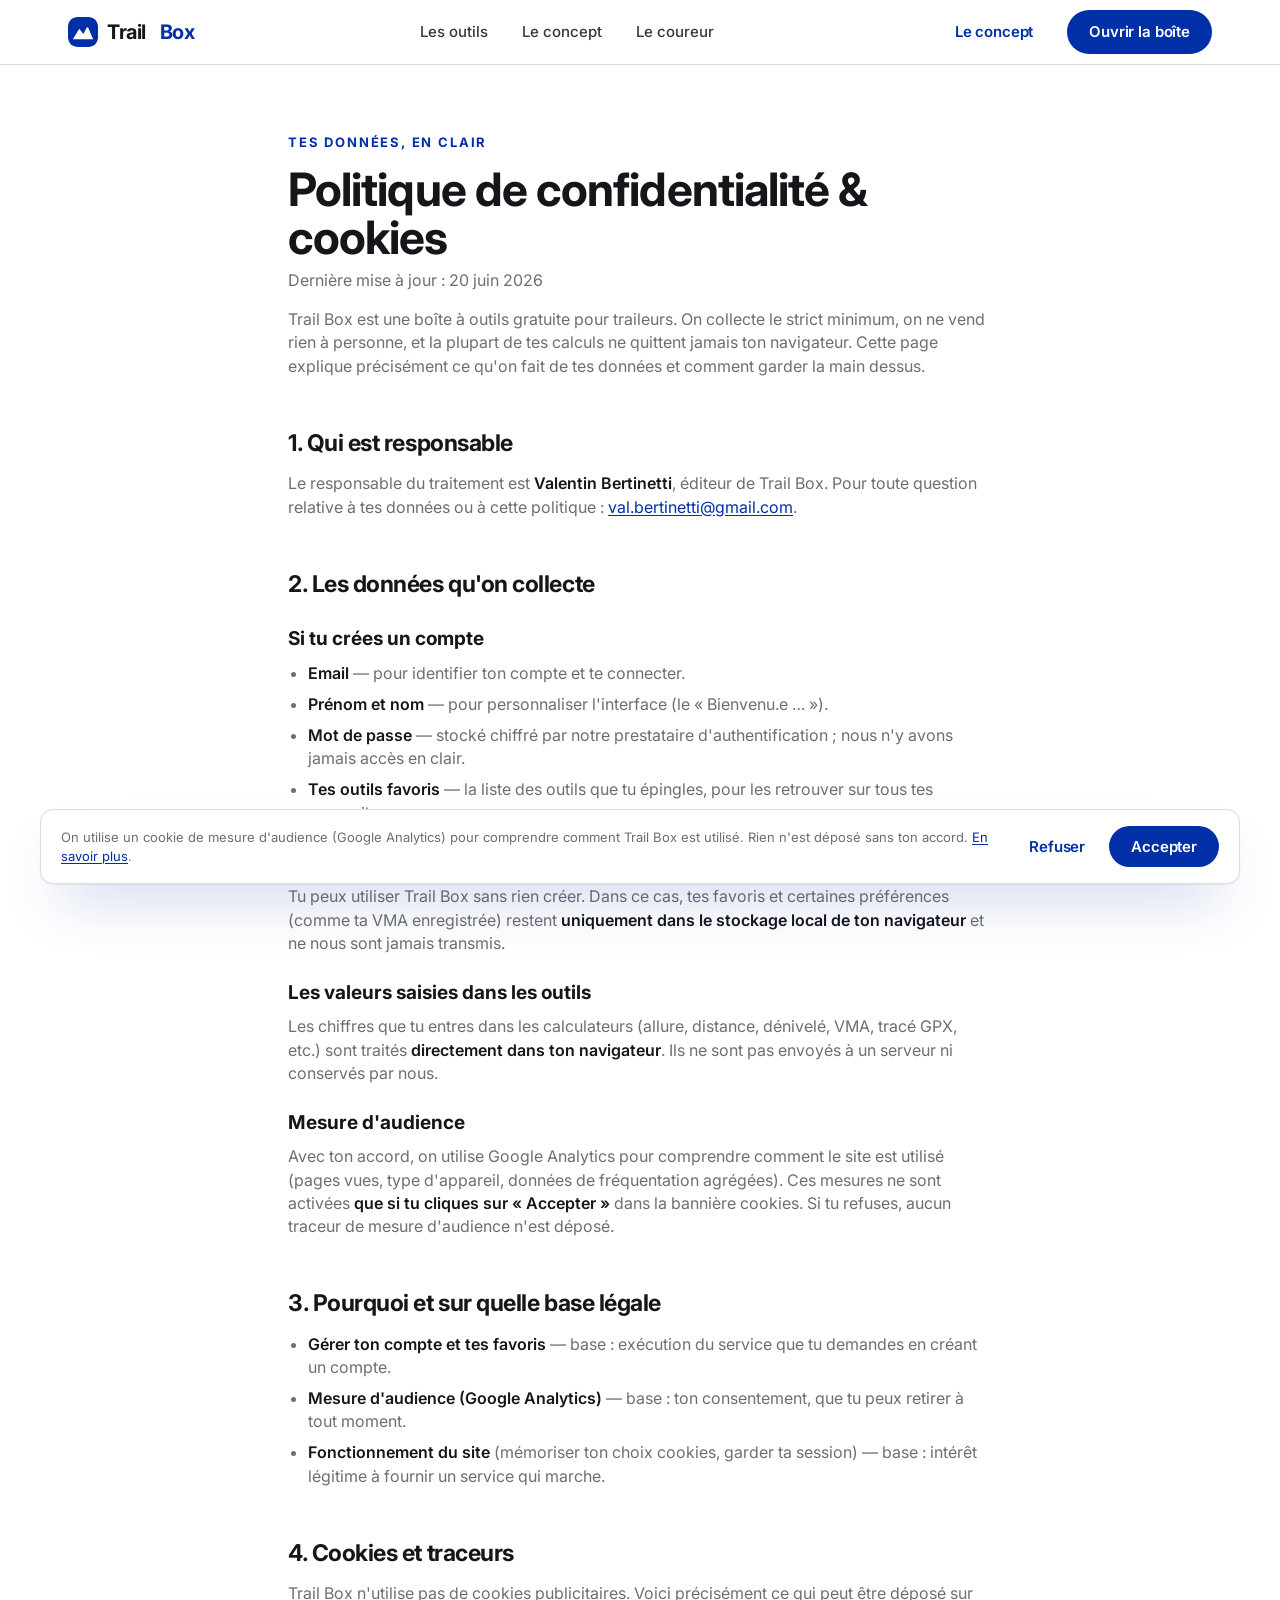
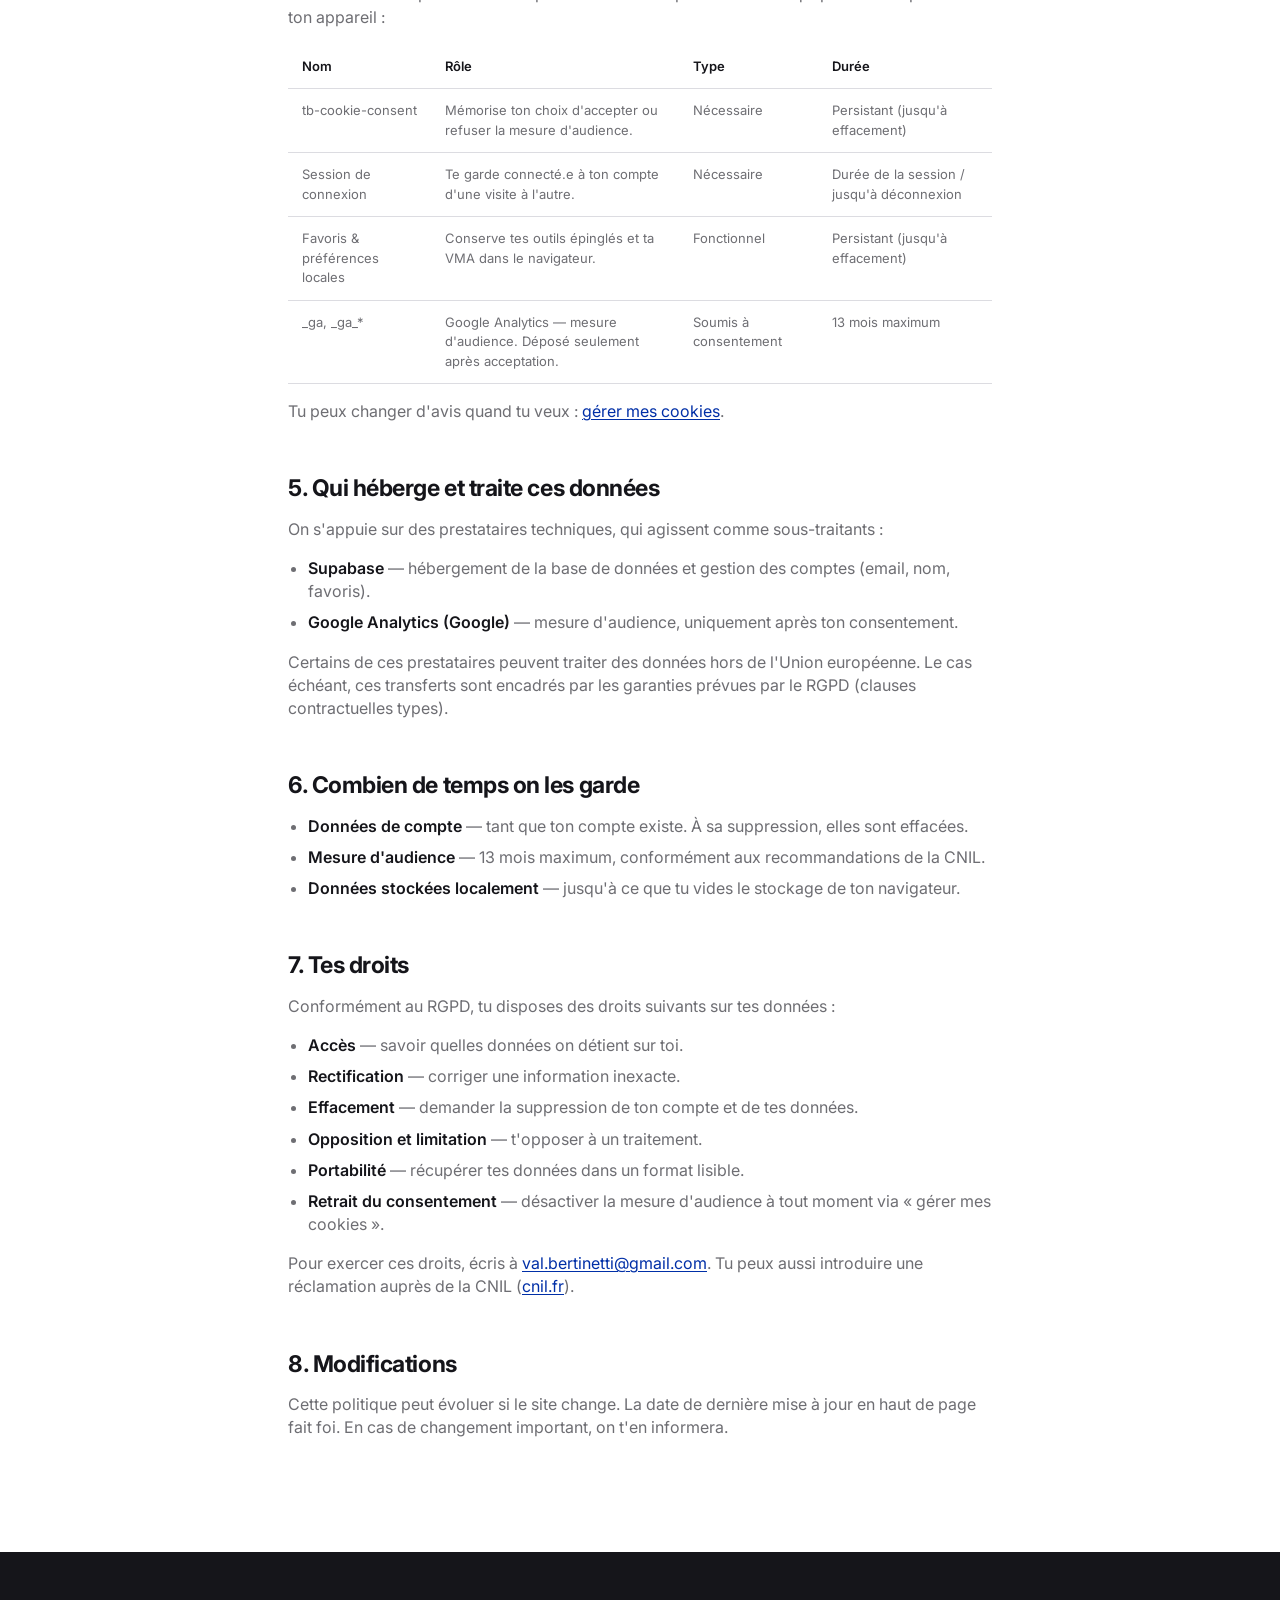
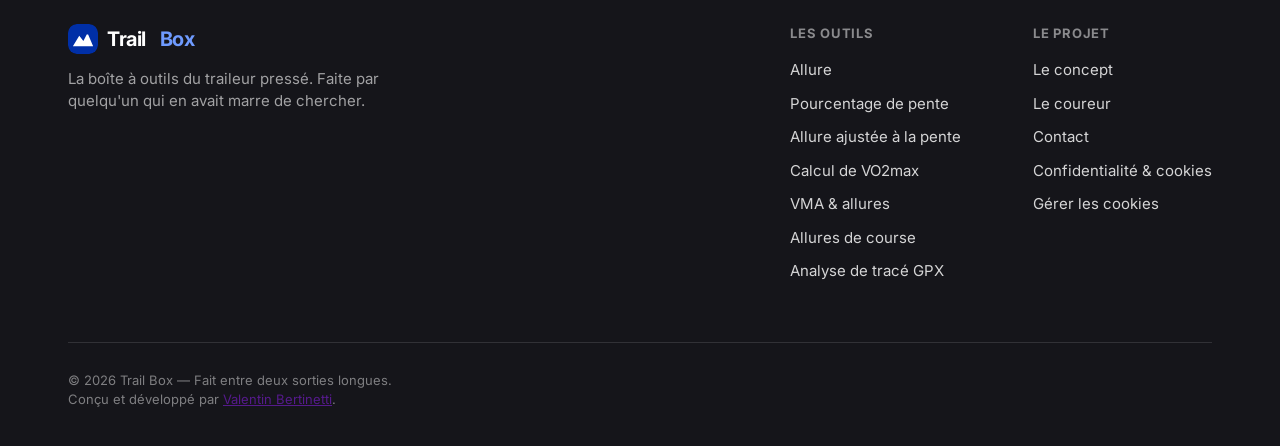
==== commit dcc4f4d2: "Remove 'Temps de course' calculator Supprime le calculateur « Temps de course » et nettoie tout le c" ====
--- a/confidentialite.html
+++ b/confidentialite.html
@@ -218,7 +218,6 @@
           <a href="index.html#outils">Allure</a>
           <a href="index.html#outils">Pourcentage de pente</a>
           <a href="index.html#outils">Allure ajustée à la pente</a>
-          <a href="index.html#outils">Temps de course</a>
           <a href="index.html#outils">Calcul de VO2max</a>
           <a href="index.html#outils">VMA &amp; allures</a>
           <a href="index.html#outils">Allures de course</a>
--- a/styles.css
+++ b/styles.css
@@ -225,6 +225,23 @@
 }
 .card--cta .cta-btn:hover { transform: translateY(-1px); box-shadow: var(--ds-sys-elevation-2); }
 .card-head { display: flex; flex-direction: column; gap: var(--ds-sys-spacing-8); }
+/* Badge premium discret — outils réservés aux membres connectés */
+.card-premium {
+  align-self: flex-start;
+  display: inline-flex;
+  align-items: center;
+  gap: var(--ds-sys-spacing-5);
+  padding: var(--ds-sys-spacing-3) var(--ds-sys-spacing-8);
+  border-radius: var(--ds-sys-shape-corner-full);
+  background: var(--ds-sys-color-primary-container);
+  color: var(--ds-sys-color-primary);
+  font-size: var(--ds-sys-type-size-label-xs);
+  font-weight: var(--ds-sys-type-weight-bold);
+  letter-spacing: var(--ds-sys-type-tracking-caps-sm);
+  text-transform: uppercase;
+  line-height: var(--ds-sys-type-line-tight);
+}
+.card-premium svg { width: 11px; height: 11px; flex-shrink: 0; }
 .card-num {
   font-size: var(--ds-sys-type-size-body-sm);
   font-weight: var(--ds-sys-type-weight-bold);
@@ -462,16 +479,6 @@
   border-radius: var(--ds-sys-shape-corner-xxs);
   color: var(--ds-sys-color-on-surface);
 }
-
-/* ---- CARTE TEMPS DE COURSE (fusion) ------------------------------------- */
-.seg--wide { max-width: 100%; }
-.time-body {
-  display: flex;
-  flex-direction: column;
-  gap: var(--ds-sys-spacing-18);
-}
-.time-body .result { flex-direction: column; align-items: flex-start; gap: var(--ds-sys-spacing-6); }
-.time-inputs[hidden] { display: none; }
 
 .vma-body {
   display: flex;
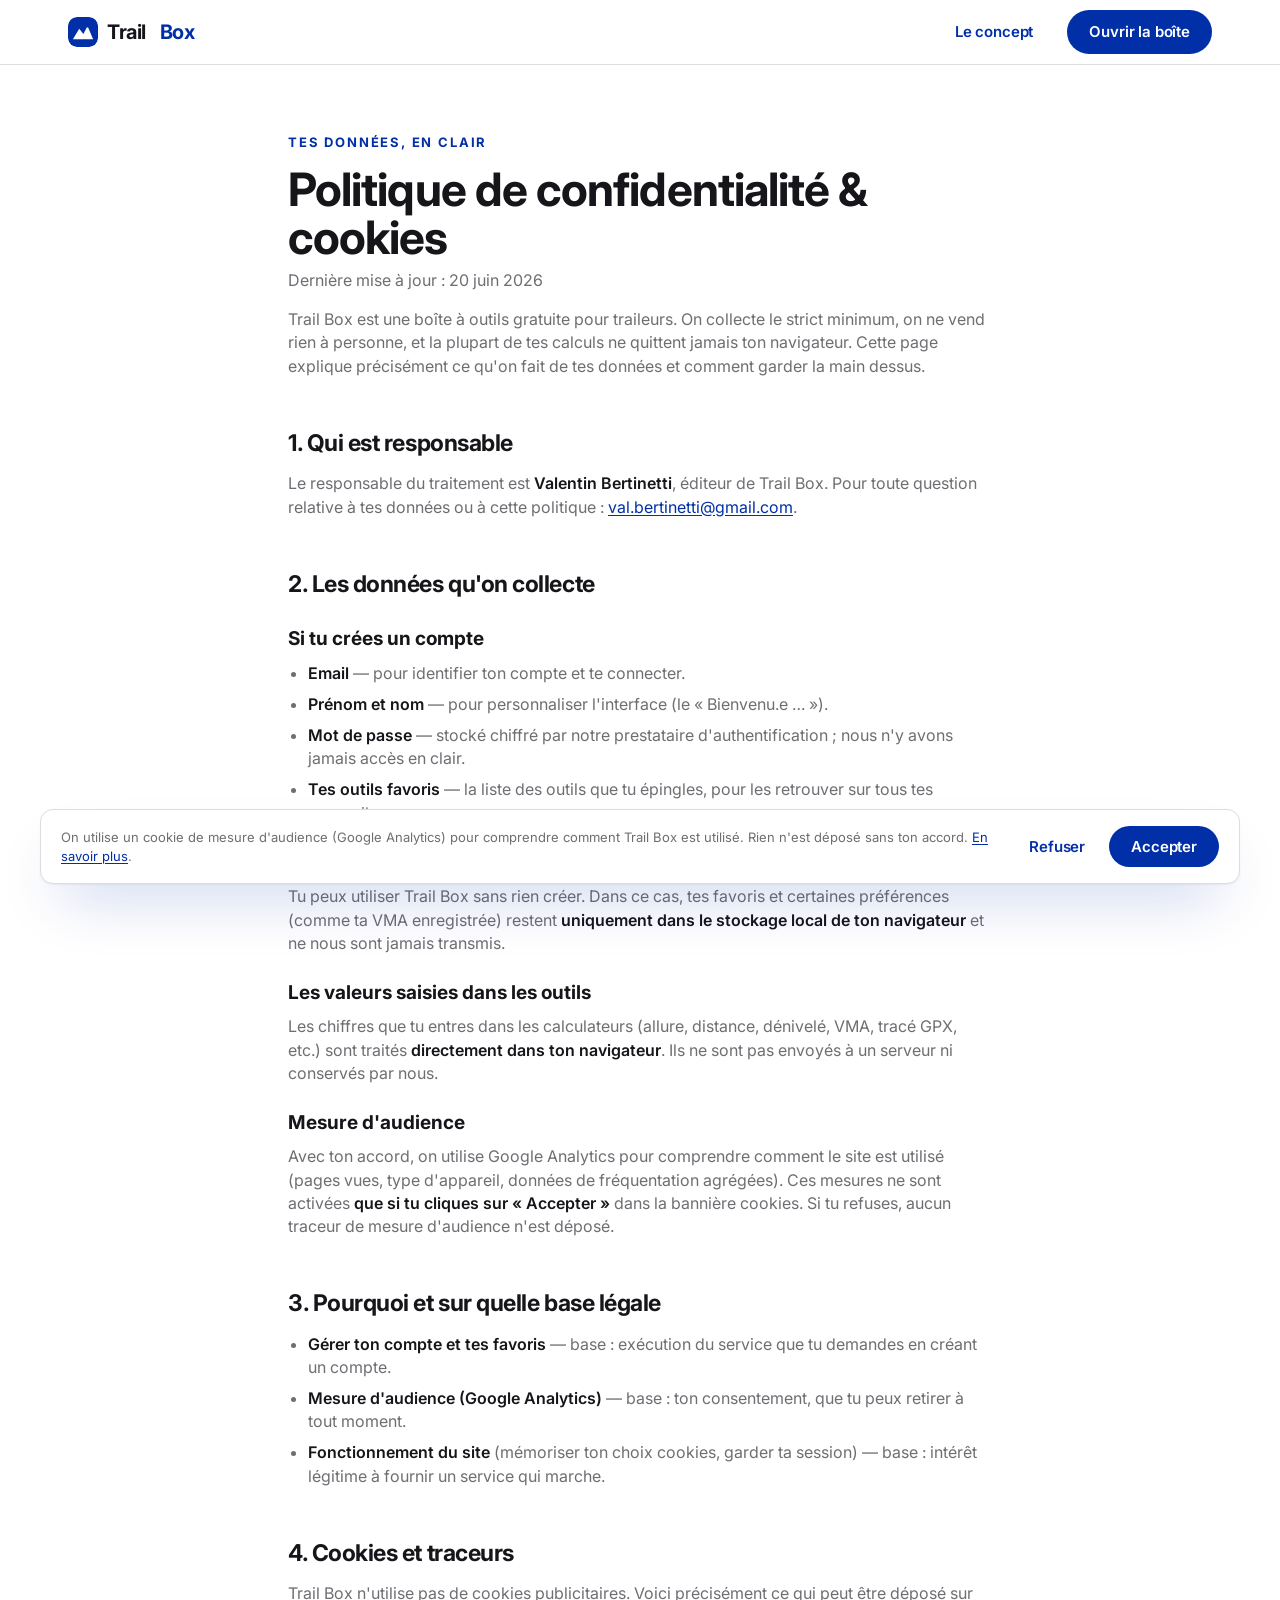
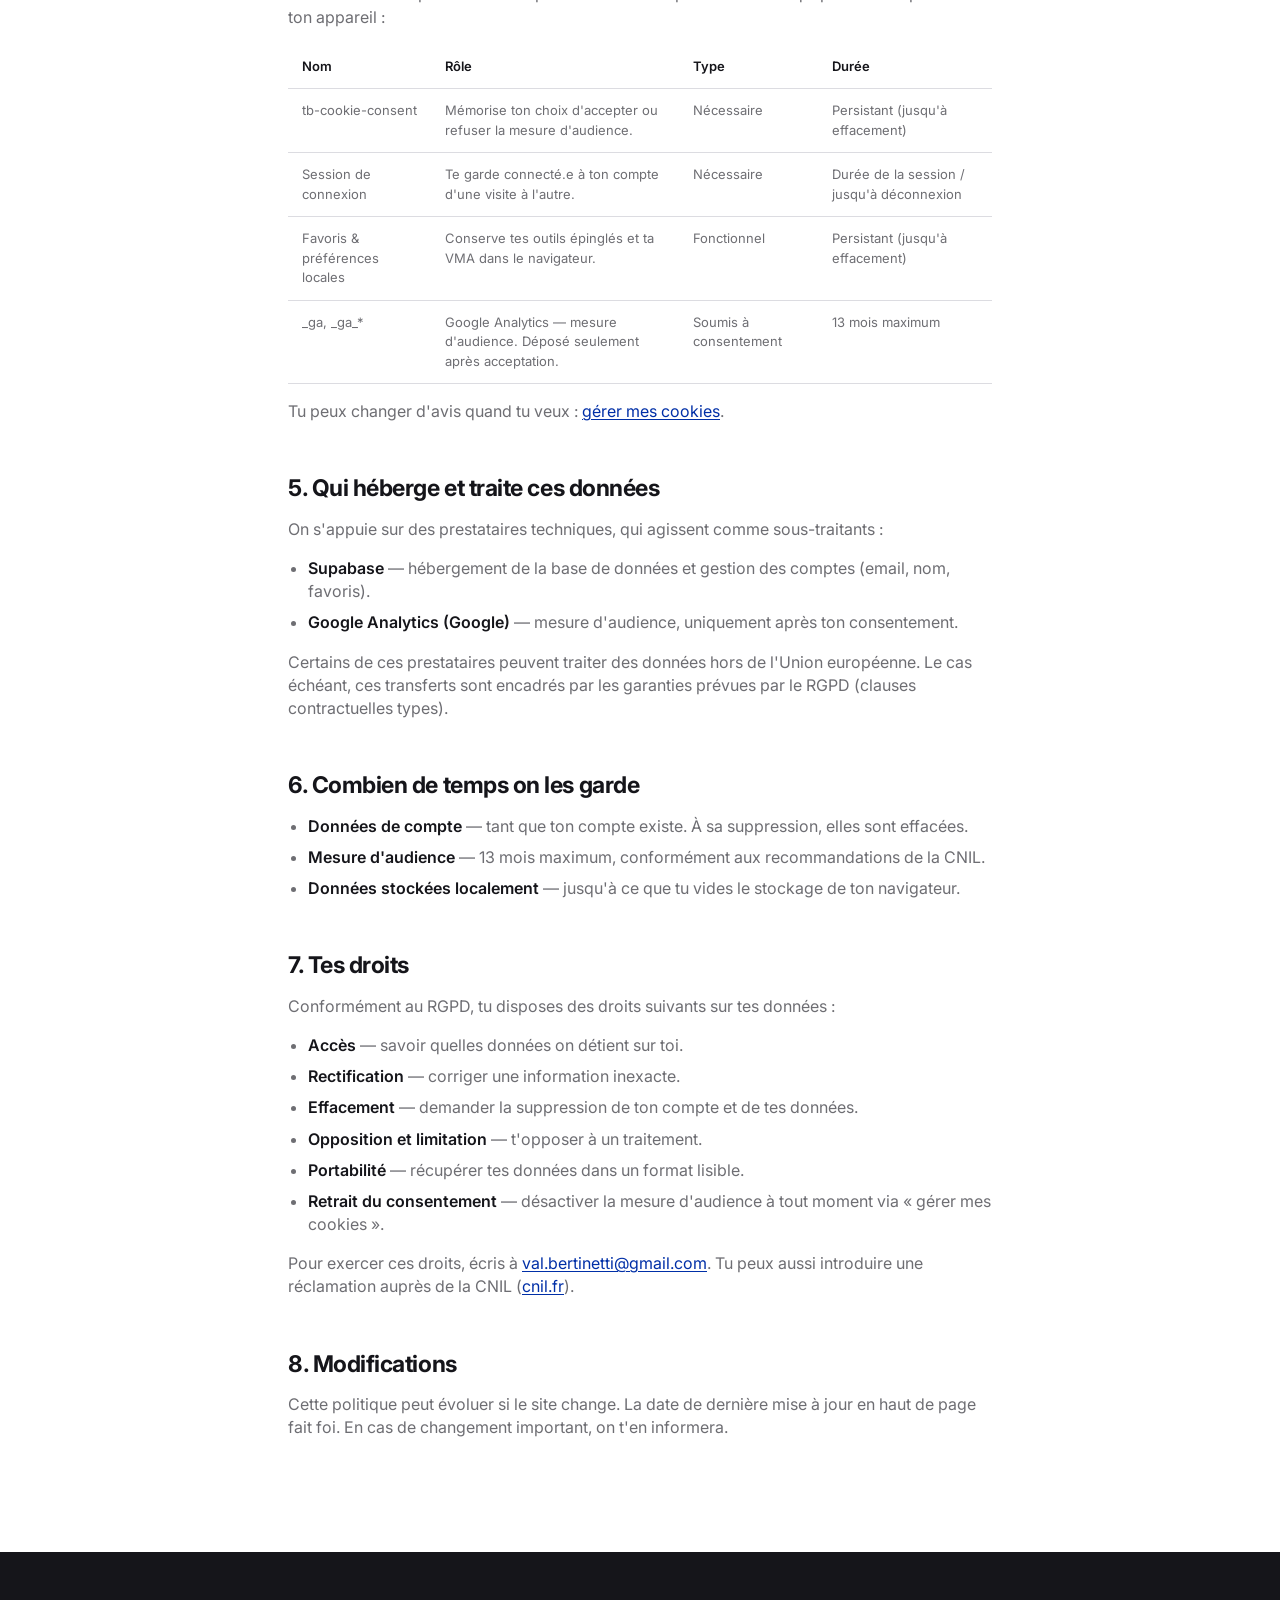
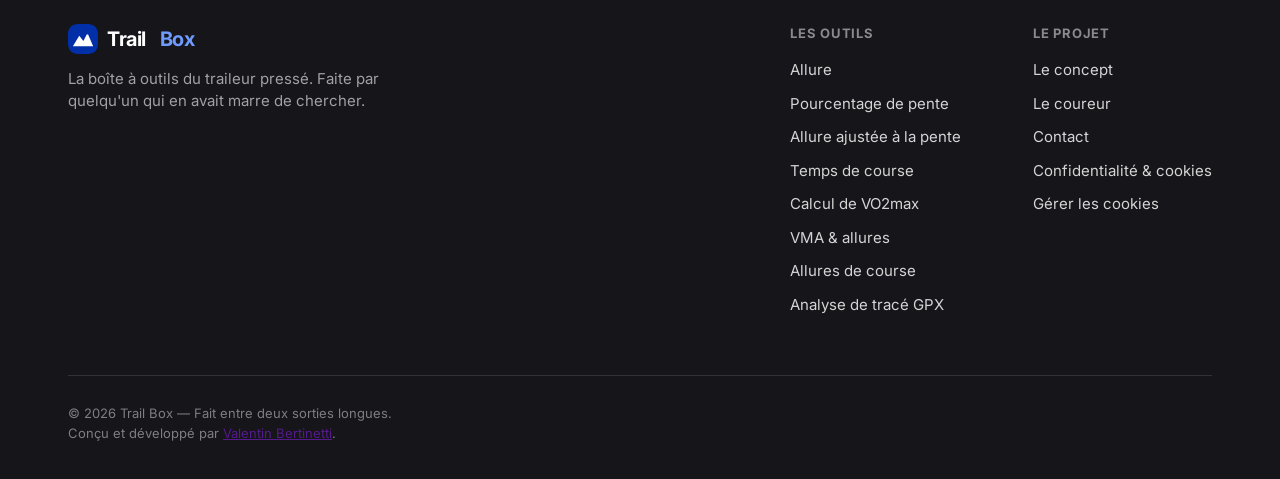
==== commit daed2ec8: "Move GPX analysis to dedicated trace page Remove the GPX tool from the homepage and move its heavy c" ====
--- a/confidentialite.html
+++ b/confidentialite.html
@@ -28,11 +28,6 @@
       </svg>
       Trail&nbsp;<span class="b">Box</span>
     </a>
-    <nav class="nav-links">
-      <a href="index.html#outils">Les outils</a>
-      <a href="index.html#concept">Le concept</a>
-      <a href="index.html#concept">Le coureur</a>
-    </nav>
     <div class="nav-cta">
       <a class="btn btn--ghost" href="index.html#concept">Le concept</a>
       <a class="btn btn--primary" href="index.html#outils">Ouvrir la boîte</a>
@@ -218,10 +213,11 @@
           <a href="index.html#outils">Allure</a>
           <a href="index.html#outils">Pourcentage de pente</a>
           <a href="index.html#outils">Allure ajustée à la pente</a>
+          <a href="index.html#outils">Temps de course</a>
           <a href="index.html#outils">Calcul de VO2max</a>
           <a href="index.html#outils">VMA &amp; allures</a>
           <a href="index.html#outils">Allures de course</a>
-          <a href="index.html#outils">Analyse de tracé GPX</a>
+          <a href="trace.html">Analyse de tracé GPX</a>
         </div>
         <div class="footer-col">
           <h5>Le projet</h5>
--- a/design_system.css
+++ b/design_system.css
@@ -22,6 +22,7 @@
   --ds-ref-licorice:        #15151A;  /* Noir réglisse — couleur secondaire   */
   --ds-ref-tomato:          #C2362F;  /* Rouge — états d'erreur               */
   --ds-ref-tangerine:       #E8730C;  /* Orange — courbe d'allure (contraste) */
+  --ds-ref-fern:            #2F9E44;  /* Vert — zones de difficulté (facile)  */
   --ds-ref-gray-600:        #6E6E73;  /* Gris texte secondaire                */
   --ds-ref-gray-300:        #DCDCE1;  /* Gris bordure                         */
   --ds-ref-gray-100:        #F5F5F7;  /* Gris fond                            */
@@ -70,6 +71,11 @@
   --ds-sys-color-error:              var(--ds-ref-tomato);
   --ds-sys-color-on-error:           var(--ds-ref-white);
   --ds-sys-color-pace-line:          var(--ds-ref-tangerine);
+
+  /* Zones de difficulté du profil GPX (selon la pente) */
+  --ds-sys-color-grade-easy:         var(--ds-ref-fern);       /* < 8 %   */
+  --ds-sys-color-grade-moderate:     var(--ds-ref-tangerine);  /* 8–15 %  */
+  --ds-sys-color-grade-hard:         var(--ds-ref-tomato);     /* > 15 %  */
 
   /* Surfaces claires */
   --ds-sys-color-surface:            var(--ds-ref-white);
--- a/styles.css
+++ b/styles.css
@@ -479,6 +479,16 @@
   border-radius: var(--ds-sys-shape-corner-xxs);
   color: var(--ds-sys-color-on-surface);
 }
+
+/* ---- CARTE TEMPS DE COURSE (fusion) ------------------------------------- */
+.seg--wide { max-width: 100%; }
+.time-body {
+  display: flex;
+  flex-direction: column;
+  gap: var(--ds-sys-spacing-18);
+}
+.time-body .result { flex-direction: column; align-items: flex-start; gap: var(--ds-sys-spacing-6); }
+.time-inputs[hidden] { display: none; }
 
 .vma-body {
   display: flex;
@@ -898,6 +908,24 @@
 }
 .gpx-legend-pace::before { background: var(--ds-sys-color-pace-line); }
 .gpx-legend-ele::before  { background: var(--ds-sys-color-primary); }
+/* Séparateur fin entre légende du profil et légende des zones de difficulté */
+.gpx-legend-sep {
+  width: 1px;
+  align-self: stretch;
+  min-height: 14px;
+  background: var(--ds-sys-color-outline);
+}
+/* Pastilles carrées des zones de difficulté (distinctes des traits du profil) */
+.gpx-legend-easy::before,
+.gpx-legend-moderate::before,
+.gpx-legend-hard::before {
+  width: 12px;
+  height: 12px;
+  border-radius: var(--ds-sys-shape-corner-xs);
+}
+.gpx-legend-easy::before     { background: var(--ds-sys-color-grade-easy); }
+.gpx-legend-moderate::before { background: var(--ds-sys-color-grade-moderate); }
+.gpx-legend-hard::before     { background: var(--ds-sys-color-grade-hard); }
 .gpx-fill-top { stop-color: var(--ds-sys-color-primary); stop-opacity: .22; }
 .gpx-fill-bot { stop-color: var(--ds-sys-color-primary); stop-opacity: 0; }
 .gpx-area { fill: url(#gpxFill); stroke: none; }
@@ -998,6 +1026,198 @@
 .card--gpx.is-map .gpx-split { display: none; }
 .card--gpx.is-map .gpx-map { display: block; }
 
+/* ---- Zones de difficulté (bande colorée sous le profil) ---------------- */
+.gpx-diff { opacity: .9; }
+.gpx-diff--easy     { fill: var(--ds-sys-color-grade-easy); }
+.gpx-diff--moderate { fill: var(--ds-sys-color-grade-moderate); }
+.gpx-diff--hard     { fill: var(--ds-sys-color-grade-hard); }
+.card--gpx.is-empty .gpx-diff-zones { display: none; }
+
+/* ============================================================================
+   PAGE DÉDIÉE — ANALYSE DE TRACÉ (trace.html)
+   ========================================================================== */
+/* Gating : le contenu reste masqué tant que la session n'est pas confirmée. */
+#trace-app { display: none; }
+body.is-authed #trace-app { display: block; }
+body.is-authed #trace-gate { display: none; }
+
+.trace-gate {
+  min-height: 70vh;
+  display: flex;
+  align-items: center;
+  justify-content: center;
+  color: var(--ds-sys-color-on-surface-variant);
+}
+.trace-gate-inner { display: flex; flex-direction: column; align-items: center; gap: var(--ds-sys-spacing-12); }
+.trace-gate-spin { animation: trace-spin 0.8s linear infinite; color: var(--ds-sys-color-primary); }
+@keyframes trace-spin { to { transform: rotate(360deg); } }
+
+/* En-tête de page (contenu classique, pas une card) */
+.trace-hero { padding: var(--ds-sys-spacing-64) 0 var(--ds-sys-spacing-32); }
+.trace-hero h1 {
+  font-size: var(--ds-sys-type-size-headline-lg);
+  font-weight: var(--ds-sys-type-weight-extrabold);
+  letter-spacing: var(--ds-sys-type-tracking-tighter);
+  line-height: var(--ds-sys-type-line-snug);
+  margin: var(--ds-sys-spacing-16) 0 var(--ds-sys-spacing-12);
+}
+.trace-lead {
+  max-width: 65ch;
+  font-size: var(--ds-sys-type-size-body-lg);
+  color: var(--ds-sys-color-on-surface-variant);
+  line-height: var(--ds-sys-type-line-lead);
+}
+
+/* Corps de page : document blanc classique (les visuels y respirent) */
+.trace-body {
+  background: var(--ds-sys-color-surface);
+  padding: var(--ds-sys-spacing-8) 0 var(--ds-sys-spacing-108);
+}
+
+/* Le module en contenu de page (pas une card) : flux vertical
+   dépôt → stats → visuels → réglages → théorie. */
+.trace-tool {
+  display: flex;
+  flex-direction: column;
+  gap: var(--ds-sys-spacing-24);
+}
+
+/* --- Visuels : profil + carte ------------------------------------------- */
+/* Pleine largeur (empilés) par défaut ; côte à côte au-delà de 1440px. */
+.trace-visuals { display: grid; grid-template-columns: 1fr; gap: var(--ds-sys-spacing-20); }
+.trace-tool .gpx-map { display: block; }       /* profil ET carte (plus de bascule) */
+.trace-tool .gpx-plot,
+.trace-tool .gpx-axis-y,
+.trace-tool .gpx-chart-skel,
+.trace-tool .gpx-chart-ghost { height: 320px; }
+.trace-tool .gpx-map { height: 440px; }
+
+@media (min-width: 1441px) {
+  .trace-visuals { grid-template-columns: 1fr 1fr; align-items: start; }
+  .trace-tool .gpx-plot,
+  .trace-tool .gpx-axis-y,
+  .trace-tool .gpx-chart-skel,
+  .trace-tool .gpx-chart-ghost { height: 380px; }
+  .trace-tool .gpx-map { height: 420px; }
+}
+
+/* --- Réglages : 3 cartes isolées, toujours ouvertes -------------------- */
+.trace-config {
+  display: grid;
+  grid-template-columns: repeat(3, 1fr);
+  gap: var(--ds-sys-spacing-20);
+  align-items: start;
+}
+/* Chaque groupe devient une carte nettement séparée (fond + bord + ombre). */
+.trace-config .gpx-splits {
+  border-top: none;
+  padding: var(--ds-sys-spacing-20);
+  background: var(--ds-sys-color-surface);
+  border: 1px solid var(--ds-sys-color-outline);
+  border-radius: var(--ds-sys-shape-corner-xl);
+  box-shadow: var(--ds-sys-elevation-1);
+}
+@media (max-width: 1024px) {
+  .trace-config { grid-template-columns: 1fr 1fr; }
+}
+@media (max-width: 680px) {
+  .trace-config { grid-template-columns: 1fr; }
+}
+
+/* --- Théorie : toujours en bas, pleine largeur ------------------------- */
+.trace-note { margin-top: var(--ds-sys-spacing-8); }
+
+/* --- Redépôt léger : grande zone à vide, barre compacte une fois chargé - */
+.gpx-drop-compact { display: none; }
+.trace-tool.is-empty .gpx-drop { min-height: 320px; justify-content: center; }
+/* Une fois la trace chargée : zone de dépôt réduite à une barre discrète. */
+.trace-tool:not(.is-empty) .gpx-drop {
+  flex-direction: row;
+  align-items: center;
+  justify-content: center;
+  gap: var(--ds-sys-spacing-8);
+  padding: var(--ds-sys-spacing-10) var(--ds-sys-spacing-16);
+}
+.trace-tool:not(.is-empty) .gpx-drop-icon { width: 18px; height: 18px; margin: 0; }
+.trace-tool:not(.is-empty) .gpx-drop-title,
+.trace-tool:not(.is-empty) .gpx-drop-sub { display: none; }
+.trace-tool:not(.is-empty) .gpx-drop-compact {
+  display: inline;
+  font-size: var(--ds-sys-type-size-label-sm);
+  font-weight: var(--ds-sys-type-weight-semibold);
+}
+
+/* État vide : seule la zone de dépôt est visible */
+.trace-tool.is-empty .gpx-stats,
+.trace-tool.is-empty .trace-visuals,
+.trace-tool.is-empty .trace-config,
+.trace-tool.is-empty .trace-note { display: none; }
+
+/* ---- Promo « Analyse de tracé » sur la homepage (membres connectés) ----- */
+.trace-promo {
+  display: flex;
+  align-items: stretch;
+  justify-content: space-between;
+  gap: var(--ds-sys-spacing-24);
+  overflow: hidden;
+  background: var(--ds-sys-color-primary);
+  color: var(--ds-sys-color-on-primary);
+  border-radius: var(--ds-sys-shape-corner-xl);
+  padding: var(--ds-sys-spacing-32);
+  margin-bottom: var(--ds-sys-spacing-32);
+  text-decoration: none;
+  box-shadow: var(--ds-sys-elevation-1);
+  transition: transform var(--ds-sys-motion-duration-slow) var(--ds-sys-motion-easing-standard),
+              box-shadow var(--ds-sys-motion-duration-slow) var(--ds-sys-motion-easing-standard);
+}
+.trace-promo[hidden] { display: none; }
+.trace-promo:hover { transform: translateY(-4px); box-shadow: var(--ds-sys-elevation-2); }
+.trace-promo-body { max-width: 60ch; }
+.trace-promo .eyebrow { color: var(--ds-sys-color-on-primary); opacity: .8; margin-bottom: var(--ds-sys-spacing-12); }
+.trace-promo h2 {
+  font-size: var(--ds-sys-type-size-headline-lg);
+  font-weight: var(--ds-sys-type-weight-extrabold);
+  letter-spacing: var(--ds-sys-type-tracking-tighter);
+  line-height: var(--ds-sys-type-line-snug);
+  color: var(--ds-sys-color-on-primary);
+  margin-bottom: var(--ds-sys-spacing-12);
+}
+.trace-promo p {
+  font-size: var(--ds-sys-type-size-body-lg);
+  line-height: var(--ds-sys-type-line-lead);
+  color: var(--ds-sys-color-on-primary);
+  opacity: .92;
+  margin-bottom: var(--ds-sys-spacing-20);
+}
+.trace-promo-cta {
+  display: inline-flex;
+  align-items: center;
+  gap: var(--ds-sys-spacing-8);
+  font-weight: var(--ds-sys-type-weight-bold);
+  color: var(--ds-sys-color-on-primary);
+}
+.trace-promo:hover .trace-promo-cta svg { transform: translateX(3px); }
+.trace-promo-cta svg { transition: transform var(--ds-sys-motion-duration-fast) var(--ds-sys-motion-easing-standard); }
+.trace-promo-profile {
+  width: clamp(180px, 26%, 280px);
+  align-self: stretch;
+  flex-shrink: 0;
+}
+.trace-promo-area { fill: var(--ds-sys-color-inverse-surface-container); }
+.trace-promo-line {
+  fill: none;
+  stroke: var(--ds-sys-color-on-primary);
+  stroke-width: 2.5;
+  stroke-linejoin: round;
+  stroke-linecap: round;
+  opacity: .9;
+  vector-effect: non-scaling-stroke;
+}
+@media (max-width: 600px) {
+  .trace-promo { flex-direction: column; padding: var(--ds-sys-spacing-24); }
+  .trace-promo-profile { width: 100%; height: 80px; }
+}
+
 /* ---- Temps de passage (repliable) -------------------------------------- */
 .gpx-splits {
   border-top: 1px solid var(--ds-sys-color-outline);
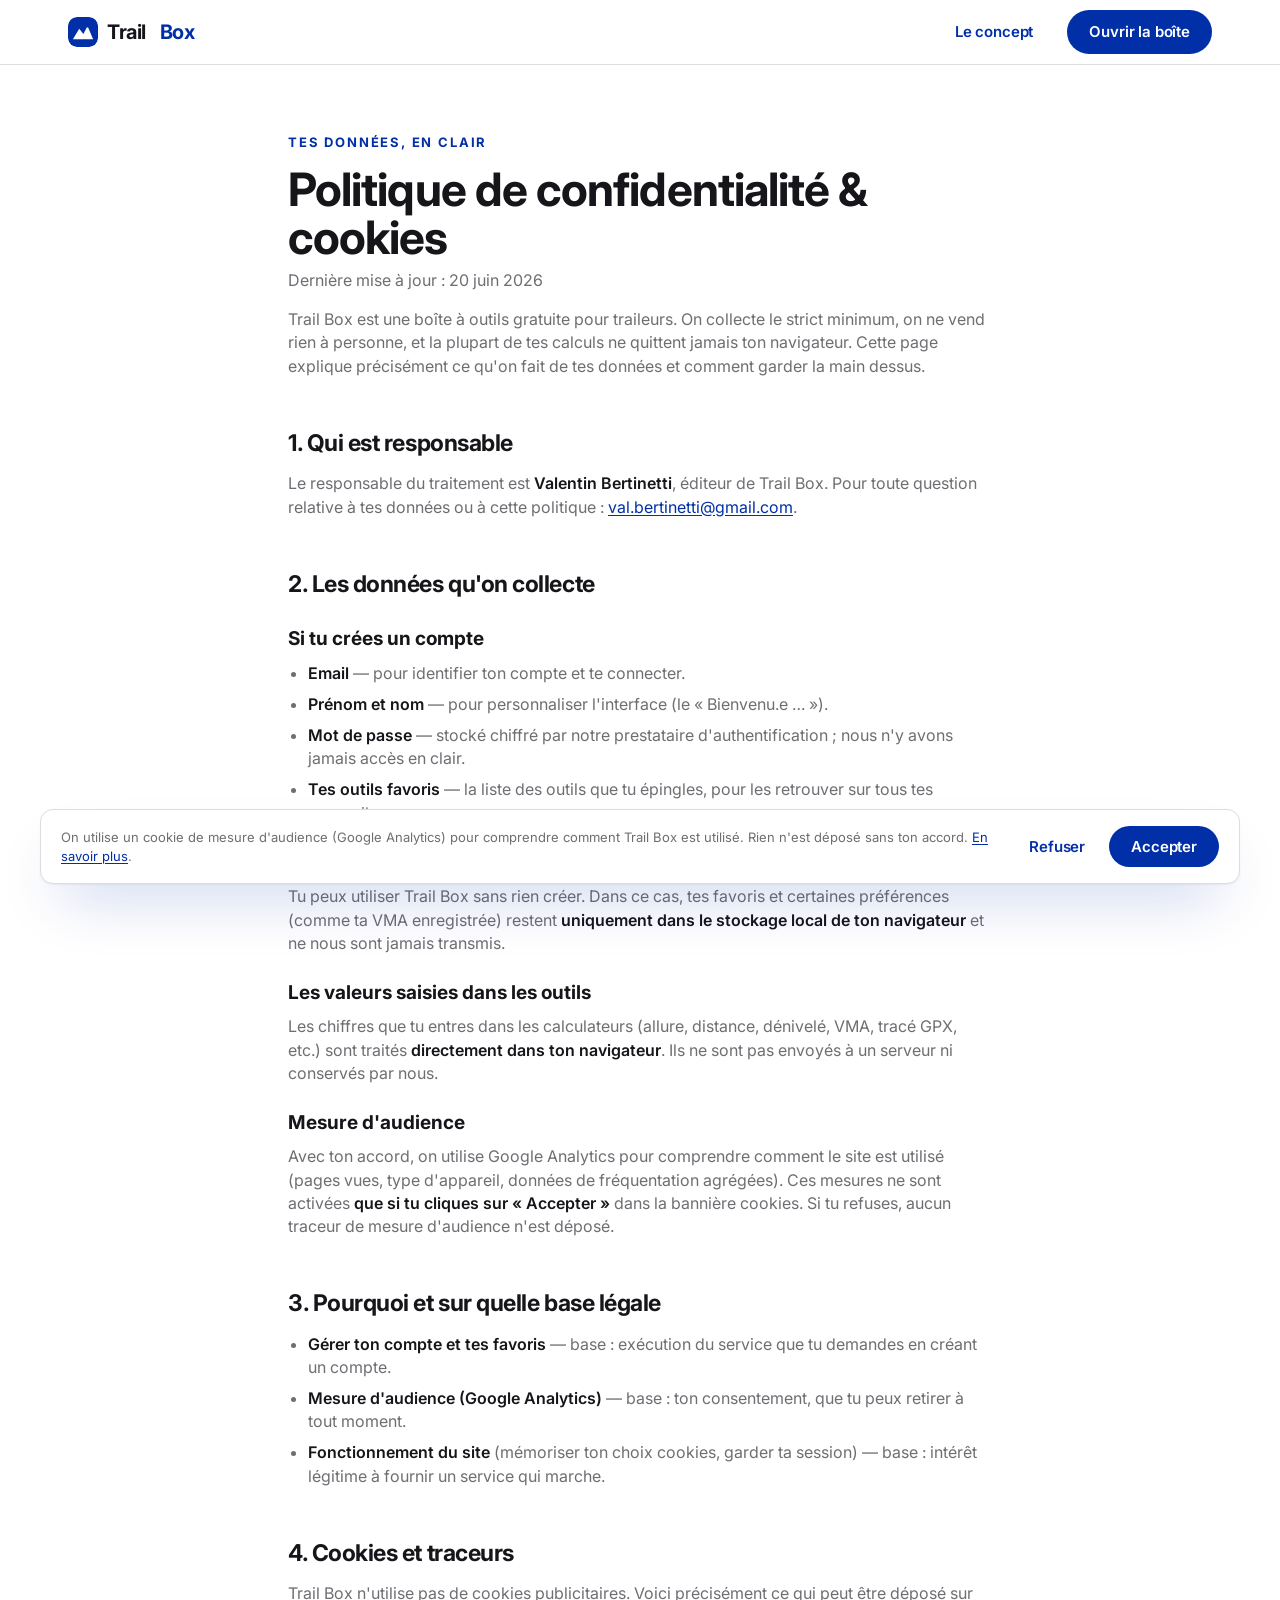
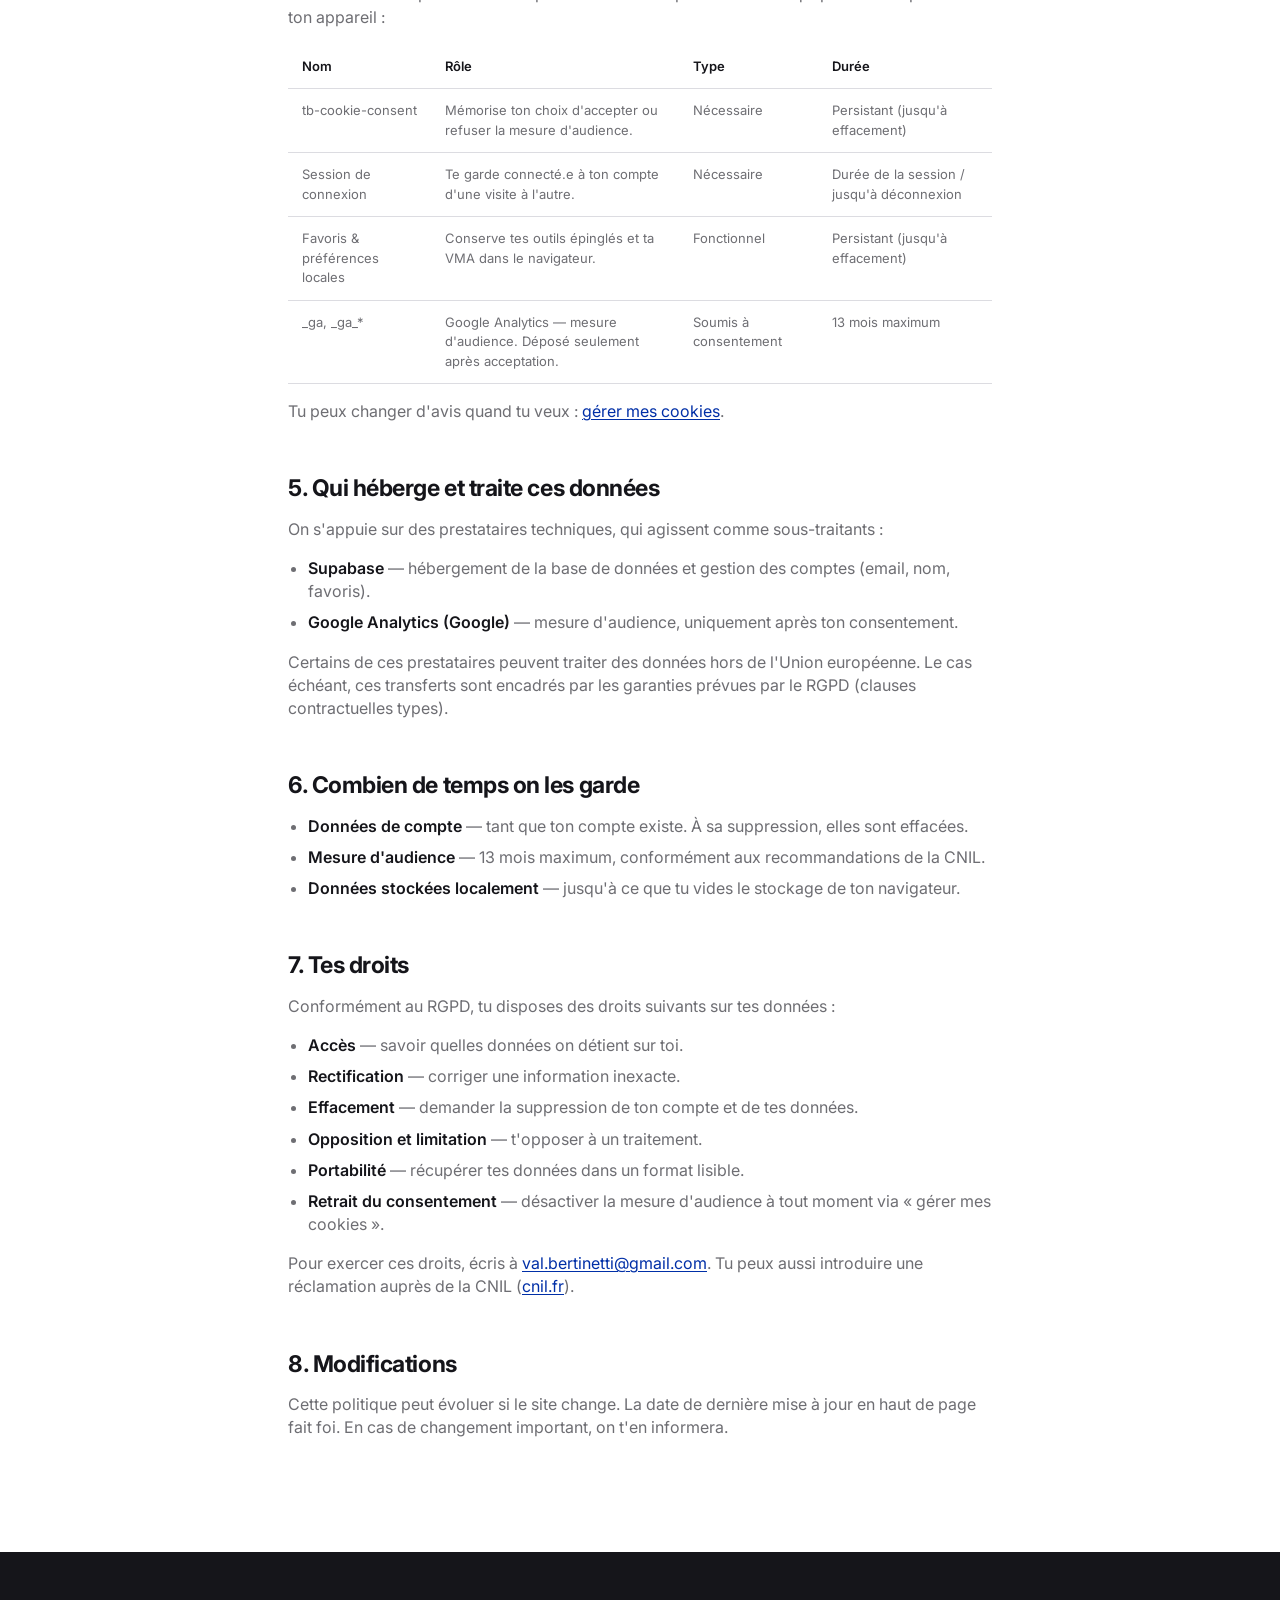
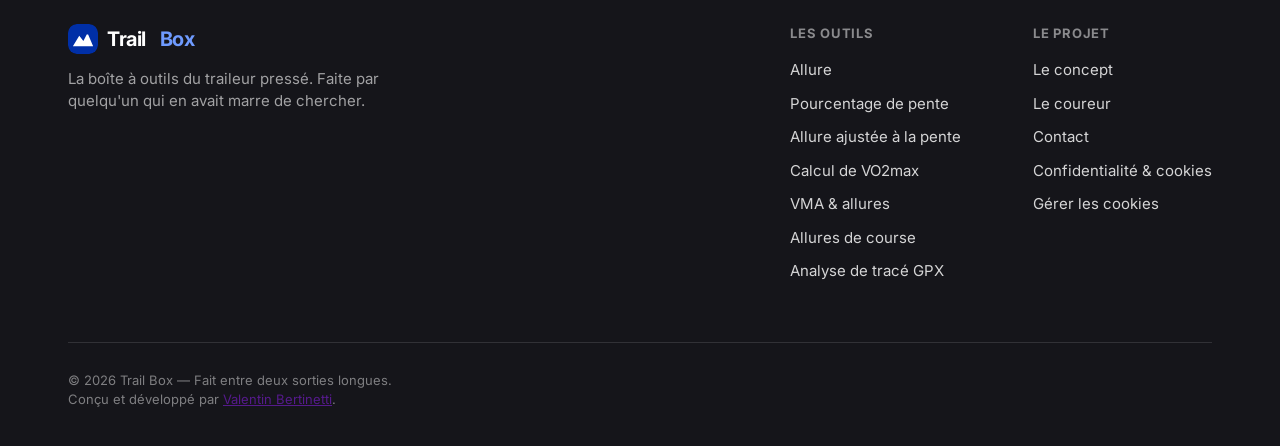
==== commit 6df4eeef: "Merge branch 'main' into feature/gpx-advanced" ====
--- a/confidentialite.html
+++ b/confidentialite.html
@@ -213,7 +213,6 @@
           <a href="index.html#outils">Allure</a>
           <a href="index.html#outils">Pourcentage de pente</a>
           <a href="index.html#outils">Allure ajustée à la pente</a>
-          <a href="index.html#outils">Temps de course</a>
           <a href="index.html#outils">Calcul de VO2max</a>
           <a href="index.html#outils">VMA &amp; allures</a>
           <a href="index.html#outils">Allures de course</a>
--- a/styles.css
+++ b/styles.css
@@ -479,16 +479,6 @@
   border-radius: var(--ds-sys-shape-corner-xxs);
   color: var(--ds-sys-color-on-surface);
 }
-
-/* ---- CARTE TEMPS DE COURSE (fusion) ------------------------------------- */
-.seg--wide { max-width: 100%; }
-.time-body {
-  display: flex;
-  flex-direction: column;
-  gap: var(--ds-sys-spacing-18);
-}
-.time-body .result { flex-direction: column; align-items: flex-start; gap: var(--ds-sys-spacing-6); }
-.time-inputs[hidden] { display: none; }
 
 .vma-body {
   display: flex;
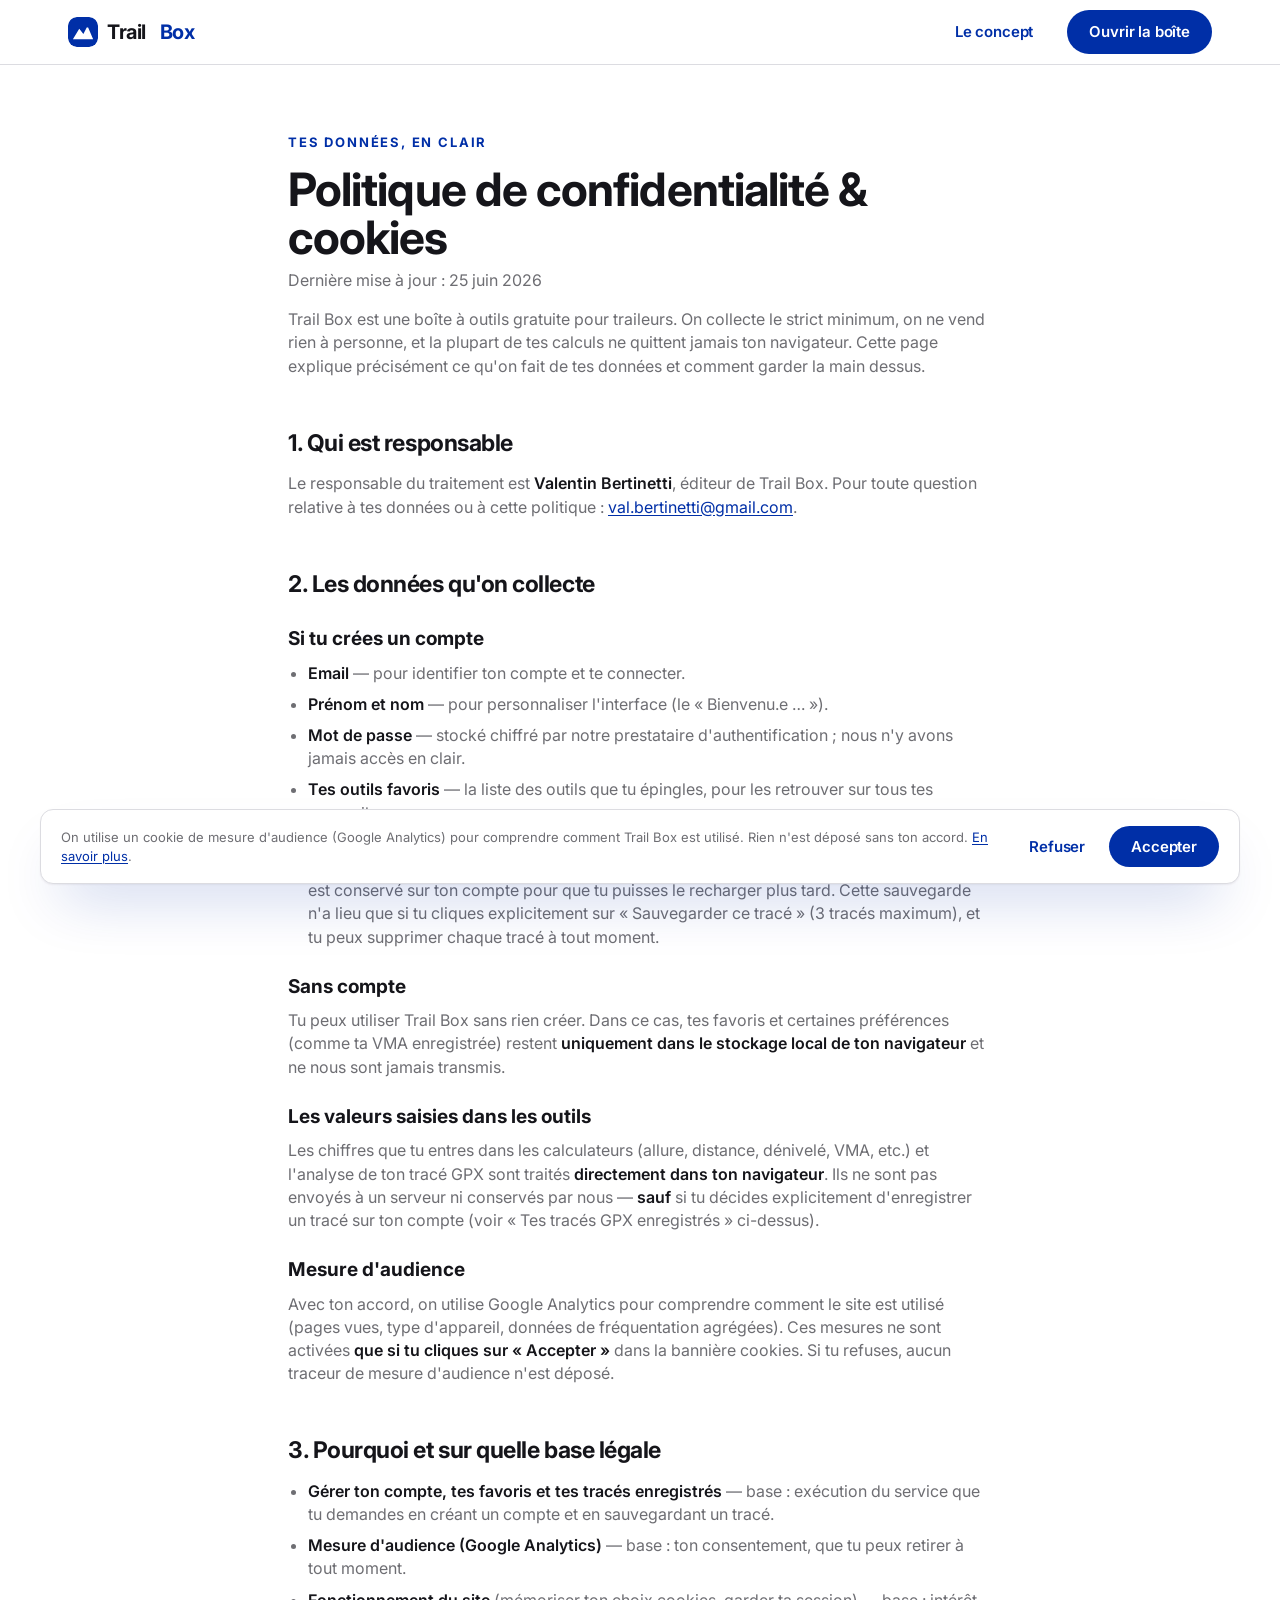
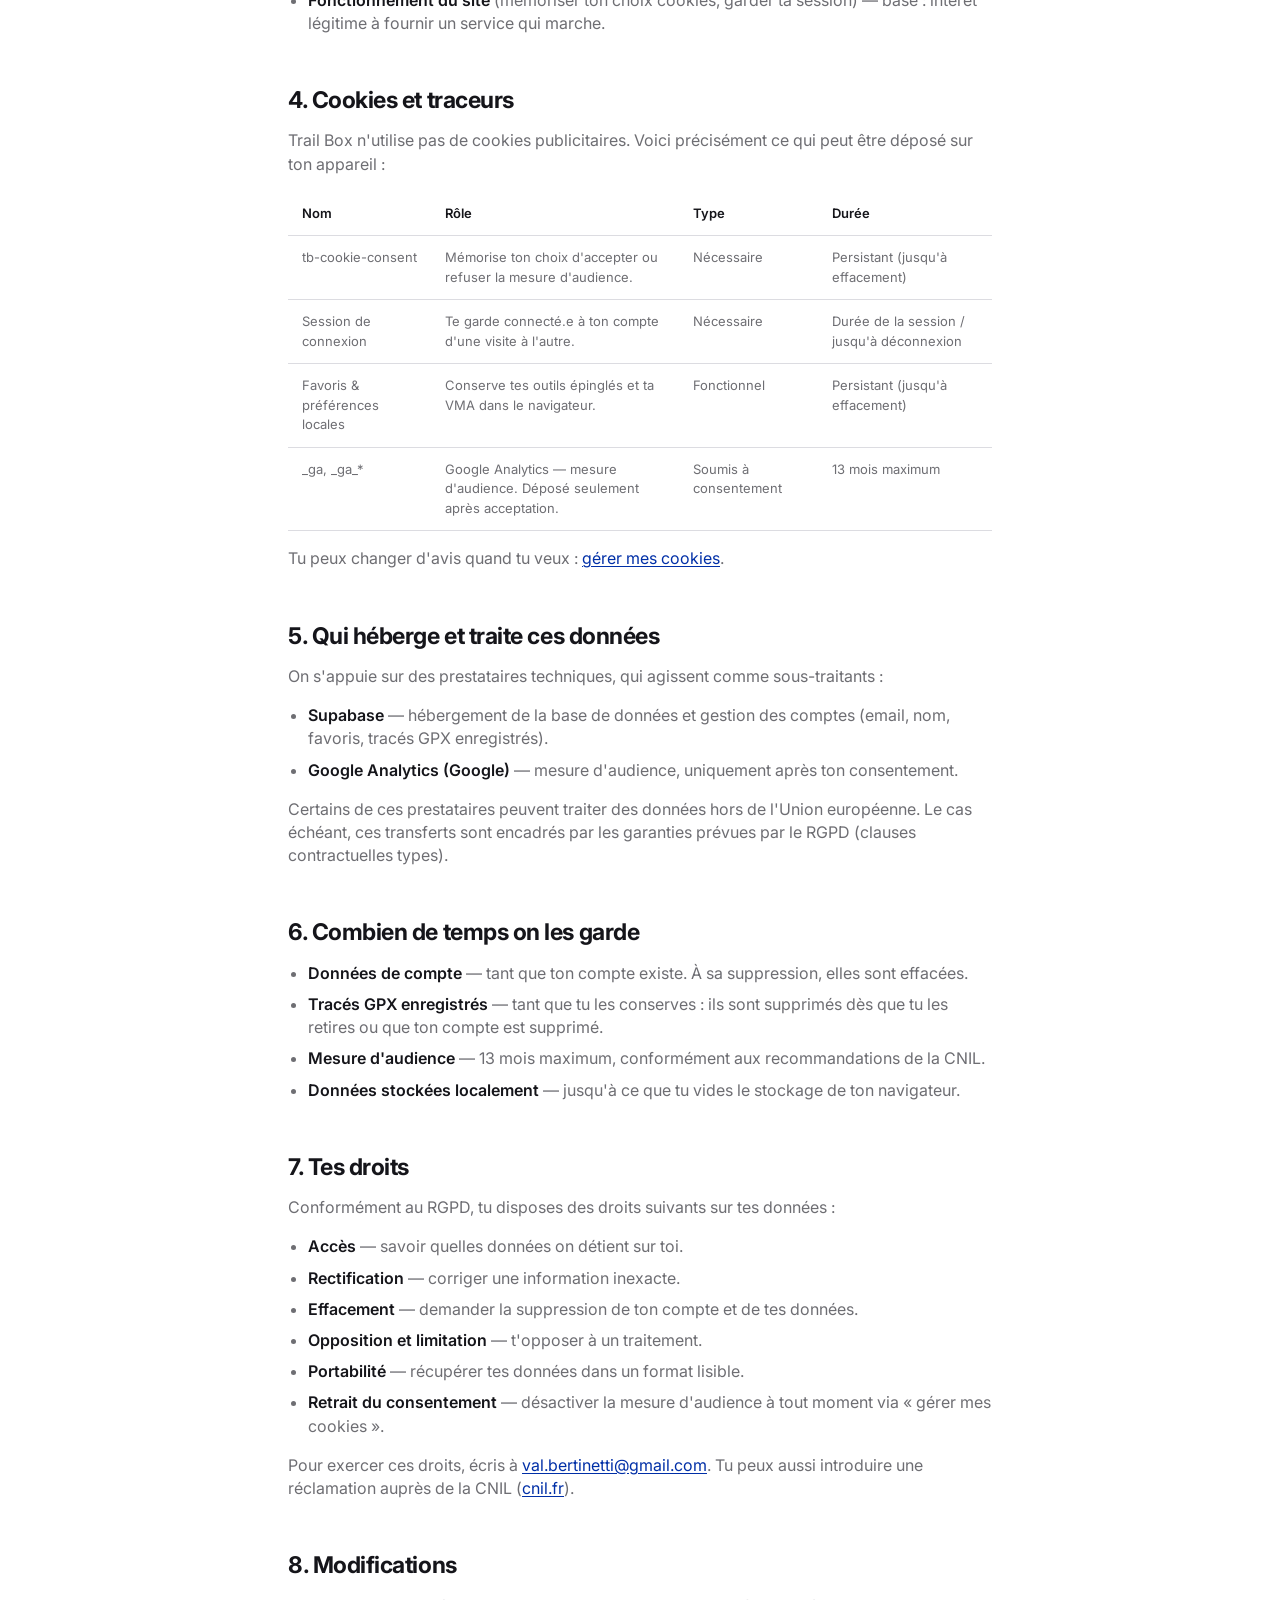
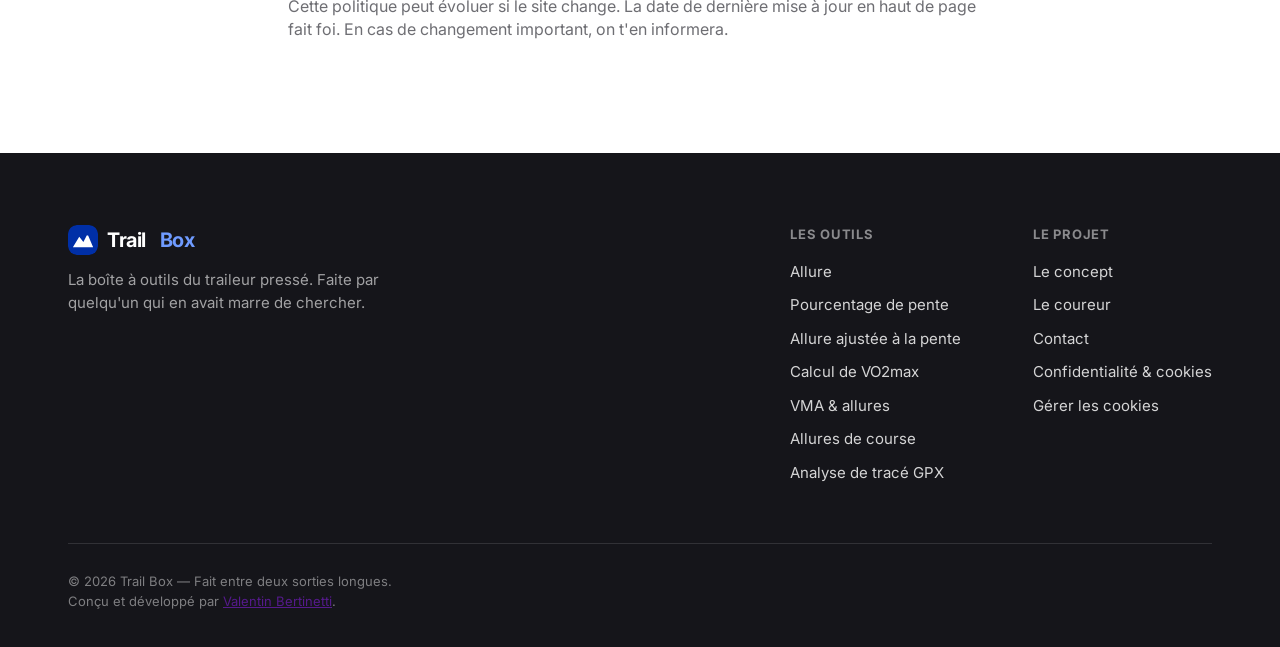
==== commit 0e27b216: "Add saved GPX traces feature Introduce user-saved GPX traces: update privacy page and add UI, styles" ====
--- a/confidentialite.html
+++ b/confidentialite.html
@@ -40,7 +40,7 @@
   <div class="wrap legal-inner">
     <span class="eyebrow">Tes données, en clair</span>
     <h1>Politique de confidentialité &amp; cookies</h1>
-    <p class="legal-updated">Dernière mise à jour : 20 juin 2026</p>
+    <p class="legal-updated">Dernière mise à jour : 25 juin 2026</p>
 
     <p>
       Trail Box est une boîte à outils gratuite pour traileurs. On collecte le strict
@@ -64,6 +64,7 @@
       <li><strong>Prénom et nom</strong> — pour personnaliser l'interface (le « Bienvenu.e&nbsp;… »).</li>
       <li><strong>Mot de passe</strong> — stocké chiffré par notre prestataire d'authentification ; nous n'y avons jamais accès en clair.</li>
       <li><strong>Tes outils favoris</strong> — la liste des outils que tu épingles, pour les retrouver sur tous tes appareils.</li>
+      <li><strong>Tes tracés GPX enregistrés</strong> — si tu choisis de sauvegarder un tracé depuis l'outil d'analyse, le fichier (qui contient des données de géolocalisation : coordonnées du parcours, altitude) est conservé sur ton compte pour que tu puisses le recharger plus tard. Cette sauvegarde n'a lieu que si tu cliques explicitement sur « Sauvegarder ce tracé » (3 tracés maximum), et tu peux supprimer chaque tracé à tout moment.</li>
     </ul>
 
     <h3>Sans compte</h3>
@@ -76,8 +77,10 @@
     <h3>Les valeurs saisies dans les outils</h3>
     <p>
       Les chiffres que tu entres dans les calculateurs (allure, distance, dénivelé, VMA,
-      tracé GPX, etc.) sont traités <strong>directement dans ton navigateur</strong>. Ils
-      ne sont pas envoyés à un serveur ni conservés par nous.
+      etc.) et l'analyse de ton tracé GPX sont traités <strong>directement dans ton
+      navigateur</strong>. Ils ne sont pas envoyés à un serveur ni conservés par nous —
+      <strong>sauf</strong> si tu décides explicitement d'enregistrer un tracé sur ton
+      compte (voir « Tes tracés GPX enregistrés » ci-dessus).
     </p>
 
     <h3>Mesure d'audience</h3>
@@ -90,7 +93,7 @@
 
     <h2>3. Pourquoi et sur quelle base légale</h2>
     <ul>
-      <li><strong>Gérer ton compte et tes favoris</strong> — base : exécution du service que tu demandes en créant un compte.</li>
+      <li><strong>Gérer ton compte, tes favoris et tes tracés enregistrés</strong> — base : exécution du service que tu demandes en créant un compte et en sauvegardant un tracé.</li>
       <li><strong>Mesure d'audience (Google Analytics)</strong> — base : ton consentement, que tu peux retirer à tout moment.</li>
       <li><strong>Fonctionnement du site</strong> (mémoriser ton choix cookies, garder ta session) — base : intérêt légitime à fournir un service qui marche.</li>
     </ul>
@@ -151,7 +154,7 @@
       On s'appuie sur des prestataires techniques, qui agissent comme sous-traitants :
     </p>
     <ul>
-      <li><strong>Supabase</strong> — hébergement de la base de données et gestion des comptes (email, nom, favoris).</li>
+      <li><strong>Supabase</strong> — hébergement de la base de données et gestion des comptes (email, nom, favoris, tracés GPX enregistrés).</li>
       <li><strong>Google Analytics (Google)</strong> — mesure d'audience, uniquement après ton consentement.</li>
     </ul>
     <p>
@@ -163,6 +166,7 @@
     <h2>6. Combien de temps on les garde</h2>
     <ul>
       <li><strong>Données de compte</strong> — tant que ton compte existe. À sa suppression, elles sont effacées.</li>
+      <li><strong>Tracés GPX enregistrés</strong> — tant que tu les conserves : ils sont supprimés dès que tu les retires ou que ton compte est supprimé.</li>
       <li><strong>Mesure d'audience</strong> — 13 mois maximum, conformément aux recommandations de la CNIL.</li>
       <li><strong>Données stockées localement</strong> — jusqu'à ce que tu vides le stockage de ton navigateur.</li>
     </ul>
--- a/styles.css
+++ b/styles.css
@@ -812,6 +812,106 @@
 .gpx-drop-title { font-size: var(--ds-sys-type-size-body-md); font-weight: var(--ds-sys-type-weight-semibold); color: var(--ds-sys-color-on-surface); }
 .gpx-drop-title strong { color: var(--ds-sys-color-primary); }
 .gpx-drop-sub { font-size: var(--ds-sys-type-size-label-sm); }
+
+/* ---- Tracés enregistrés (membres) --------------------------------------- */
+.gpx-saved-head {
+  display: flex;
+  align-items: center;
+  justify-content: space-between;
+  flex-wrap: wrap;
+  gap: var(--ds-sys-spacing-8);
+}
+.gpx-saved-tag {
+  display: inline-flex;
+  align-items: center;
+  gap: var(--ds-sys-spacing-6);
+  font-size: var(--ds-sys-type-size-body-sm);
+  font-weight: var(--ds-sys-type-weight-semibold);
+  color: var(--ds-sys-color-primary);
+  letter-spacing: var(--ds-sys-type-tracking-wide);
+}
+.gpx-saved-count {
+  display: inline-flex;
+  align-items: center;
+  justify-content: center;
+  min-width: 18px;
+  height: 18px;
+  padding: 0 var(--ds-sys-spacing-5);
+  border-radius: var(--ds-sys-shape-corner-full);
+  background: var(--ds-sys-color-primary);
+  color: var(--ds-sys-color-on-primary);
+  font-size: var(--ds-sys-type-size-label-xs);
+  font-weight: var(--ds-sys-type-weight-extrabold);
+  font-variant-numeric: tabular-nums;
+}
+.gpx-saved-savebtn {
+  display: inline-flex;
+  align-items: center;
+  gap: var(--ds-sys-spacing-6);
+  padding: var(--ds-sys-spacing-8) var(--ds-sys-spacing-14);
+  background: var(--ds-sys-color-primary);
+  border: none;
+  border-radius: var(--ds-sys-shape-corner-full);
+  color: var(--ds-sys-color-on-primary);
+  font-size: var(--ds-sys-type-size-label-sm);
+  font-weight: var(--ds-sys-type-weight-bold);
+  cursor: pointer;
+  transition: background var(--ds-sys-motion-duration-medium) var(--ds-sys-motion-easing-standard);
+}
+.gpx-saved-savebtn:hover { background: var(--ds-sys-color-primary-hover); }
+.gpx-saved-savebtn svg { display: block; }
+
+.gpx-saved-list {
+  display: flex;
+  flex-wrap: wrap;
+  gap: var(--ds-sys-spacing-8);
+  padding-top: var(--ds-sys-spacing-12);
+}
+.gpx-saved-item {
+  display: inline-flex;
+  align-items: center;
+  max-width: 100%;
+  padding-left: var(--ds-sys-spacing-12);
+  background: var(--ds-sys-color-surface-variant);
+  border-radius: var(--ds-sys-shape-corner-full);
+}
+.gpx-saved-load {
+  display: inline-flex;
+  align-items: center;
+  gap: var(--ds-sys-spacing-6);
+  min-width: 0;
+  max-width: 240px;
+  padding: var(--ds-sys-spacing-8) var(--ds-sys-spacing-4) var(--ds-sys-spacing-8) 0;
+  background: transparent;
+  border: none;
+  color: var(--ds-sys-color-on-surface);
+  font-size: var(--ds-sys-type-size-label-sm);
+  font-weight: var(--ds-sys-type-weight-bold);
+  cursor: pointer;
+  transition: color var(--ds-sys-motion-duration-medium) var(--ds-sys-motion-easing-standard);
+}
+.gpx-saved-load svg { flex: none; color: var(--ds-sys-color-primary); }
+.gpx-saved-load:hover { color: var(--ds-sys-color-primary); }
+.gpx-saved-name { overflow: hidden; text-overflow: ellipsis; white-space: nowrap; }
+.gpx-saved-del {
+  display: inline-flex;
+  align-items: center;
+  justify-content: center;
+  width: 28px;
+  height: 28px;
+  flex: none;
+  margin-right: var(--ds-sys-spacing-2);
+  padding: 0;
+  border: none;
+  border-radius: var(--ds-sys-shape-corner-full);
+  background: transparent;
+  color: var(--ds-sys-color-on-surface-variant);
+  cursor: pointer;
+  transition: background var(--ds-sys-motion-duration-medium) var(--ds-sys-motion-easing-standard),
+              color var(--ds-sys-motion-duration-medium) var(--ds-sys-motion-easing-standard);
+}
+.gpx-saved-del:hover { background: var(--ds-sys-color-error); color: var(--ds-sys-color-on-error); }
+.gpx-saved-del svg { display: block; }
 
 /* Données principales — 2 cards alignées */
 .gpx-stats { display: grid; grid-template-columns: 1fr 1fr; gap: var(--ds-sys-spacing-12); }
